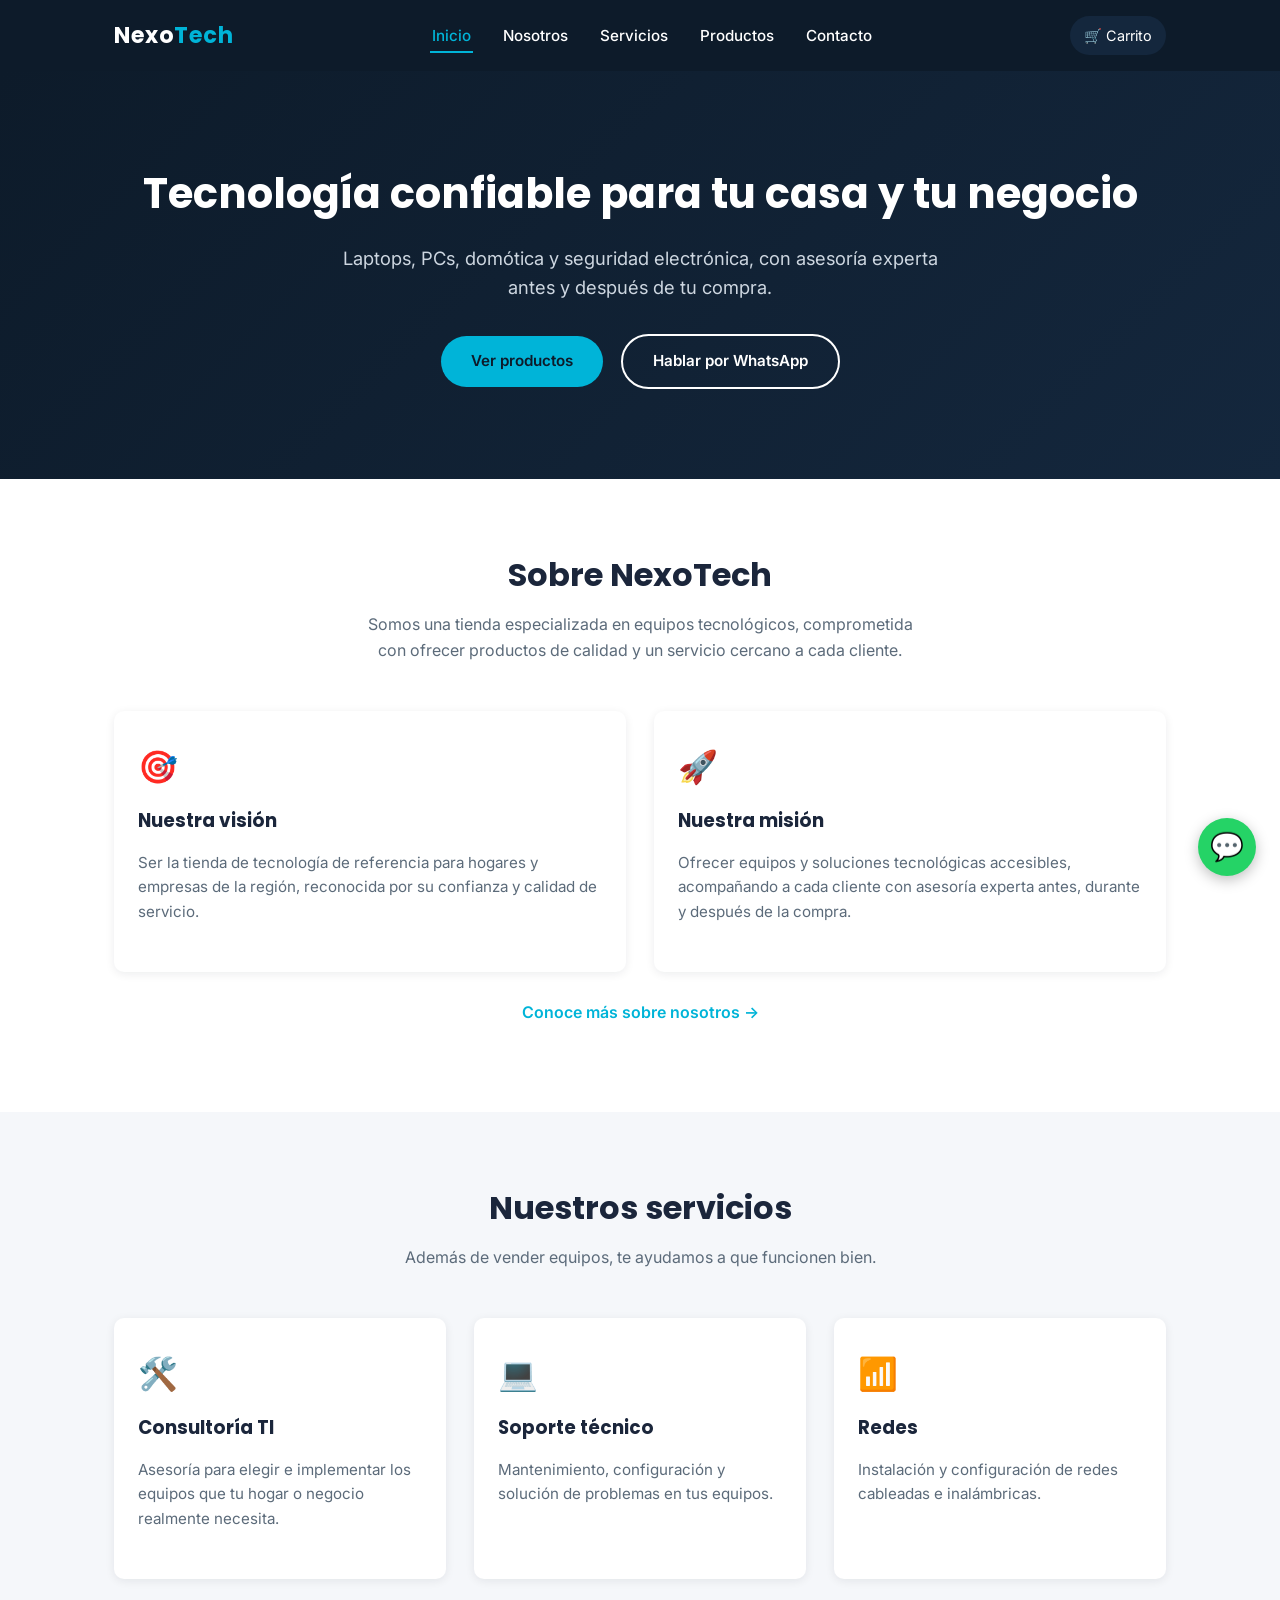
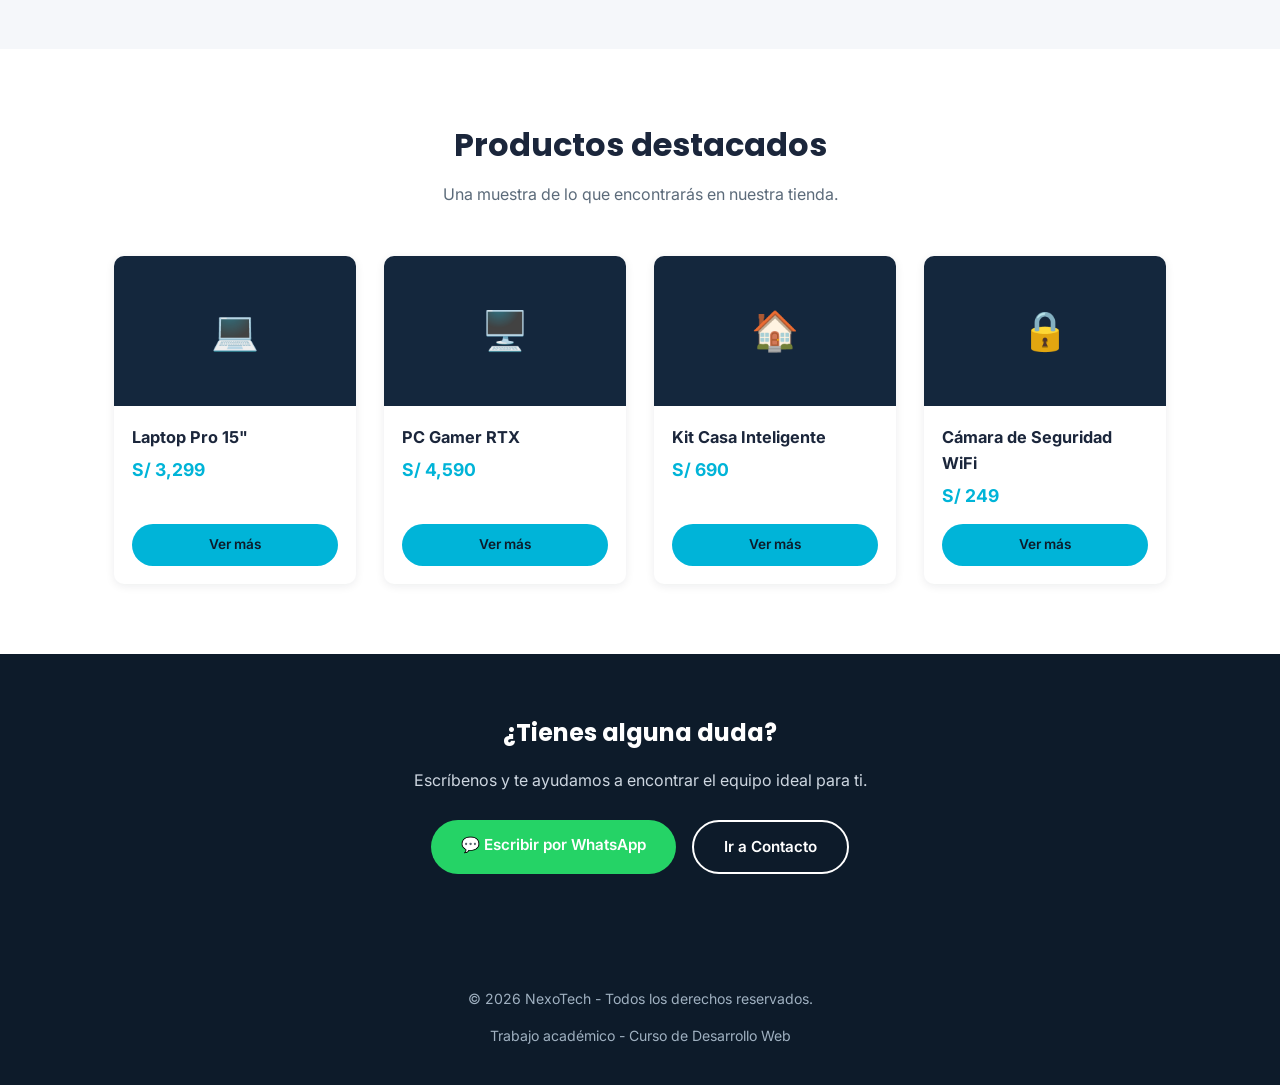
==== index.html @ bbd487b3 "telefono y nombre web actualizr datos telf y web" ====
<!DOCTYPE html>
<html lang="es">
<head>
  <meta charset="UTF-8" />
  <meta name="viewport" content="width=device-width, initial-scale=1.0" />
  <title>IQUEEN TECHNOLOGY | Inicio</title>
  <link rel="stylesheet" href="style.css" />
  <link rel="preconnect" href="https://fonts.googleapis.com">
  <link href="https://fonts.googleapis.com/css2?family=Inter:wght@400;500;600&family=Poppins:wght@600;700&display=swap" rel="stylesheet">
</head>
<body>

  <!-- ===== HEADER / NAVEGACIÓN ===== -->
  <header>
    <div class="navbar">
      <a href="index.html" class="logo">Nexo<span>Tech</span></a>

      <ul class="nav-links">
        <li><a href="index.html" class="activo">Inicio</a></li>
        <li><a href="nosotros.html">Nosotros</a></li>
        <li><a href="servicios.html">Servicios</a></li>
        <li><a href="productos.html">Productos</a></li>
        <li><a href="contacto.html">Contacto</a></li>
      </ul>

      <a href="carrito.html" class="nav-carrito">🛒 Carrito</a>
      <button class="menu-toggle">☰</button>
    </div>
  </header>

  <!-- ===== HERO ===== -->
  <section class="hero">
    <h1>Tecnología confiable para tu casa y tu negocio</h1>
    <p>Laptops, PCs, domótica y seguridad electrónica, con asesoría experta antes y después de tu compra.</p>
    <a href="productos.html" class="btn btn-primary">Ver productos</a>
    <a href="https://wa.me/51992687595" class="btn btn-outline" style="margin-left:14px;">Hablar por WhatsApp</a>
  </section>

  <!-- ===== NOSOTROS (resumen) ===== -->
  <section class="bg-white">
    <div class="container">
      <h2 class="section-title">Sobre NexoTech</h2>
      <p class="section-subtitle">
        Somos una tienda especializada en equipos tecnológicos, comprometida con ofrecer
        productos de calidad y un servicio cercano a cada cliente.
      </p>
      <div class="grid grid-2" style="align-items:center;">
        <div class="card">
          <div class="icono">🎯</div>
          <h3>Nuestra visión</h3>
          <p>Ser la tienda de tecnología de referencia para hogares y empresas de la región, reconocida por su confianza y calidad de servicio.</p>
        </div>
        <div class="card">
          <div class="icono">🚀</div>
          <h3>Nuestra misión</h3>
          <p>Ofrecer equipos y soluciones tecnológicas accesibles, acompañando a cada cliente con asesoría experta antes, durante y después de la compra.</p>
        </div>
      </div>
      <p style="text-align:center; margin-top:28px;">
        <a href="nosotros.html" class="enlace" style="color:var(--accent); font-weight:600;">Conoce más sobre nosotros →</a>
      </p>
    </div>
  </section>

  <!-- ===== SERVICIOS (resumen) ===== -->
  <section>
    <div class="container">
      <h2 class="section-title">Nuestros servicios</h2>
      <p class="section-subtitle">Además de vender equipos, te ayudamos a que funcionen bien.</p>
      <div class="grid grid-3">
        <div class="card">
          <div class="icono">🛠️</div>
          <h3>Consultoría TI</h3>
          <p>Asesoría para elegir e implementar los equipos que tu hogar o negocio realmente necesita.</p>
        </div>
        <div class="card">
          <div class="icono">💻</div>
          <h3>Soporte técnico</h3>
          <p>Mantenimiento, configuración y solución de problemas en tus equipos.</p>
        </div>
        <div class="card">
          <div class="icono">📶</div>
          <h3>Redes</h3>
          <p>Instalación y configuración de redes cableadas e inalámbricas.</p>
        </div>
      </div>
    </div>
  </section>

  <!-- ===== PRODUCTOS DESTACADOS ===== -->
  <section class="bg-white">
    <div class="container">
      <h2 class="section-title">Productos destacados</h2>
      <p class="section-subtitle">Una muestra de lo que encontrarás en nuestra tienda.</p>
      <div class="grid grid-4">
        <div class="producto">
          <div class="producto-img">💻</div>
          <div class="producto-info">
            <h4>Laptop Pro 15"</h4>
            <div class="precio">S/ 3,299</div>
            <a href="productos.html#laptops" class="btn btn-primary">Ver más</a>
          </div>
        </div>
        <div class="producto">
          <div class="producto-img">🖥️</div>
          <div class="producto-info">
            <h4>PC Gamer RTX</h4>
            <div class="precio">S/ 4,590</div>
            <a href="productos.html#pcs" class="btn btn-primary">Ver más</a>
          </div>
        </div>
        <div class="producto">
          <div class="producto-img">🏠</div>
          <div class="producto-info">
            <h4>Kit Casa Inteligente</h4>
            <div class="precio">S/ 690</div>
            <a href="productos.html#domotica" class="btn btn-primary">Ver más</a>
          </div>
        </div>
        <div class="producto">
          <div class="producto-img">🔒</div>
          <div class="producto-info">
            <h4>Cámara de Seguridad WiFi</h4>
            <div class="precio">S/ 249</div>
            <a href="productos.html#seguridad" class="btn btn-primary">Ver más</a>
          </div>
        </div>
      </div>
    </div>
  </section>

  <!-- ===== CTA CONTACTO ===== -->
  <section class="cta-contacto">
    <h2>¿Tienes alguna duda?</h2>
    <p>Escríbenos y te ayudamos a encontrar el equipo ideal para ti.</p>
    <div class="cta-botones">
      <a href="https://wa.me/51992687595" class="btn btn-whatsapp">💬 Escribir por WhatsApp</a>
      <a href="contacto.html" class="btn btn-outline">Ir a Contacto</a>
    </div>
  </section>

  <!-- ===== FOOTER ===== -->
  <footer>
    <p>© 2026 NexoTech - Todos los derechos reservados.</p>
    <p>Trabajo académico - Curso de Desarrollo Web</p>
  </footer>

  <!-- Botón flotante de WhatsApp, visible en todo momento -->
  <a href="https://wa.me/51992687595" class="whatsapp-flotante" title="Escríbenos por WhatsApp">💬</a>

  <script src="script.js"></script>
</body>
</html>
---- style.css ----
/* =========================================================
   NEXOTECH - Hoja de estilos general
   Tienda de equipos tecnológicos
   ========================================================= */

/* ---- Variables de color y tipografía ---- */
:root {
  --dark: #0d1b2a;      /* azul muy oscuro - header/footer */
  --dark-2: #14273d;    /* azul oscuro secundario */
  --accent: #00b4d8;    /* celeste tecnológico - color principal */
  --accent-2: #ffb703;  /* ámbar - botones de acción (comprar/whatsapp) */
  --bg: #f5f7fa;        /* fondo general de las páginas */
  --text: #1b263b;      /* texto principal */
  --muted: #5c6b7a;     /* texto secundario */
  --white: #ffffff;
  --radius: 10px;
}

* {
  box-sizing: border-box;
}

body {
  margin: 0;
  font-family: 'Inter', Arial, sans-serif;
  background-color: var(--bg);
  color: var(--text);
  line-height: 1.6;
}

h1, h2, h3 {
  font-family: 'Poppins', Arial, sans-serif;
  margin-top: 0;
}

a {
  text-decoration: none;
  color: inherit;
}

img {
  max-width: 100%;
  display: block;
}

.container {
  max-width: 1100px;
  margin: 0 auto;
  padding: 0 24px;
}

/* =========================================================
   HEADER / NAVEGACIÓN
   ========================================================= */
header {
  background-color: var(--dark);
  position: sticky;
  top: 0;
  z-index: 100;
}

.navbar {
  display: flex;
  align-items: center;
  justify-content: space-between;
  padding: 16px 24px;
  max-width: 1100px;
  margin: 0 auto;
}

.logo {
  color: var(--white);
  font-family: 'Poppins', Arial, sans-serif;
  font-size: 1.4rem;
  font-weight: 700;
  letter-spacing: 0.5px;
}

.logo span {
  color: var(--accent);
}

.nav-links {
  list-style: none;
  display: flex;
  gap: 28px;
  margin: 0;
  padding: 0;
}

.nav-links a {
  color: var(--white);
  font-weight: 500;
  font-size: 0.95rem;
  padding: 6px 2px;
  border-bottom: 2px solid transparent;
  transition: border-color 0.2s ease, color 0.2s ease;
}

.nav-links a:hover,
.nav-links a.activo {
  border-bottom: 2px solid var(--accent);
  color: var(--accent);
}

.nav-carrito {
  display: flex;
  align-items: center;
  gap: 6px;
  background-color: var(--dark-2);
  padding: 8px 14px;
  border-radius: 20px;
  color: var(--white) !important;
  font-size: 0.9rem;
}

.menu-toggle {
  display: none;
  background: none;
  border: none;
  color: var(--white);
  font-size: 1.6rem;
  cursor: pointer;
}

/* =========================================================
   HERO (Página de inicio)
   ========================================================= */
.hero {
  background: linear-gradient(135deg, var(--dark) 0%, var(--dark-2) 100%);
  color: var(--white);
  padding: 90px 24px;
  text-align: center;
}

.hero h1 {
  font-size: 2.6rem;
  margin-bottom: 16px;
}

.hero p {
  font-size: 1.15rem;
  color: #cdd6e0;
  max-width: 600px;
  margin: 0 auto 32px;
}

/* =========================================================
   BOTONES
   ========================================================= */
.btn {
  display: inline-block;
  padding: 13px 30px;
  border-radius: 30px;
  font-weight: 600;
  font-size: 0.95rem;
  cursor: pointer;
  border: none;
  transition: transform 0.15s ease, box-shadow 0.15s ease;
}

.btn:hover {
  transform: translateY(-2px);
}

.btn-primary {
  background-color: var(--accent);
  color: var(--dark);
}

.btn-whatsapp {
  background-color: #25d366;
  color: var(--white);
}

.btn-outline {
  background-color: transparent;
  color: var(--white);
  border: 2px solid var(--white);
}

/* =========================================================
   SECCIONES GENERALES
   ========================================================= */
section {
  padding: 70px 24px;
}

.section-title {
  text-align: center;
  margin-bottom: 12px;
  font-size: 2rem;
}

.section-subtitle {
  text-align: center;
  color: var(--muted);
  max-width: 560px;
  margin: 0 auto 48px;
}

.bg-white {
  background-color: var(--white);
}

/* ---- Tarjetas genéricas (servicios / productos / valores) ---- */
.grid {
  display: grid;
  gap: 28px;
}

.grid-2 { grid-template-columns: repeat(2, 1fr); }
.grid-3 { grid-template-columns: repeat(3, 1fr); }
.grid-4 { grid-template-columns: repeat(4, 1fr); }

.card {
  background-color: var(--white);
  border-radius: var(--radius);
  padding: 30px 24px;
  box-shadow: 0 2px 10px rgba(13, 27, 42, 0.08);
  text-align: left;
}

.card .icono {
  font-size: 2rem;
  margin-bottom: 14px;
}

.card h3 {
  font-size: 1.15rem;
  margin-bottom: 10px;
}

.card p {
  color: var(--muted);
  font-size: 0.95rem;
  margin-bottom: 18px;
}

.card a.enlace {
  color: var(--accent);
  font-weight: 600;
  font-size: 0.9rem;
}

/* ---- Tarjetas de producto ---- */
.producto {
  background-color: var(--white);
  border-radius: var(--radius);
  overflow: hidden;
  box-shadow: 0 2px 10px rgba(13, 27, 42, 0.08);
  display: flex;
  flex-direction: column;
}

.producto-img {
  height: 150px;
  background-color: var(--dark-2);
  color: var(--white);
  display: flex;
  align-items: center;
  justify-content: center;
  font-size: 2.4rem;
}

.producto-info {
  padding: 18px;
  flex-grow: 1;
  display: flex;
  flex-direction: column;
}

.producto-info h4 {
  margin: 0 0 6px;
  font-size: 1.02rem;
}

.producto-info .precio {
  color: var(--accent);
  font-weight: 700;
  font-size: 1.1rem;
  margin-bottom: 14px;
}

.producto-info .btn {
  margin-top: auto;
  text-align: center;
  font-size: 0.85rem;
  padding: 10px 16px;
}

.categoria-titulo {
  display: flex;
  align-items: center;
  gap: 12px;
  margin: 60px 0 26px;
}

.categoria-titulo:first-of-type {
  margin-top: 0;
}

.categoria-titulo h3 {
  font-size: 1.4rem;
  white-space: nowrap;
}

.categoria-titulo hr {
  flex-grow: 1;
  border: none;
  border-top: 1px solid #dde3ea;
}

/* =========================================================
   CTA de contacto (reutilizable en varias páginas)
   ========================================================= */
.cta-contacto {
  background-color: var(--dark);
  color: var(--white);
  text-align: center;
  padding: 60px 24px;
}

.cta-contacto h2 {
  margin-bottom: 10px;
}

.cta-contacto p {
  color: #cdd6e0;
  margin-bottom: 26px;
}

.cta-botones {
  display: flex;
  gap: 16px;
  justify-content: center;
  flex-wrap: wrap;
}

/* =========================================================
   NOSOTROS - Visión y Misión
   ========================================================= */
.vision-mision {
  display: grid;
  grid-template-columns: repeat(2, 1fr);
  gap: 28px;
  margin-top: 40px;
}

.vm-card {
  background-color: var(--white);
  border-top: 4px solid var(--accent);
  border-radius: var(--radius);
  padding: 34px 28px;
  box-shadow: 0 2px 10px rgba(13, 27, 42, 0.08);
}

/* =========================================================
   FORMULARIO DE CONTACTO
   ========================================================= */
.contacto-grid {
  display: grid;
  grid-template-columns: 1.1fr 0.9fr;
  gap: 40px;
  align-items: start;
}

form .campo {
  margin-bottom: 18px;
}

form label {
  display: block;
  font-weight: 600;
  margin-bottom: 6px;
  font-size: 0.9rem;
}

form input,
form textarea {
  width: 100%;
  padding: 12px 14px;
  border: 1px solid #d7dde3;
  border-radius: 8px;
  font-family: inherit;
  font-size: 0.95rem;
}

form textarea {
  resize: vertical;
  min-height: 110px;
}

.info-contacto .item {
  display: flex;
  gap: 14px;
  align-items: flex-start;
  margin-bottom: 22px;
}

.info-contacto .icono {
  font-size: 1.3rem;
  background-color: var(--white);
  padding: 10px;
  border-radius: 8px;
  box-shadow: 0 2px 8px rgba(13,27,42,0.08);
}

.mapa iframe {
  width: 100%;
  height: 220px;
  border: 0;
  border-radius: var(--radius);
}

.redes {
  display: flex;
  gap: 14px;
  margin-top: 10px;
}

.redes a {
  background-color: var(--dark);
  color: var(--white);
  width: 40px;
  height: 40px;
  border-radius: 50%;
  display: flex;
  align-items: center;
  justify-content: center;
}

/* =========================================================
   CARRITO DE COMPRAS
   ========================================================= */
.carrito-tabla {
  width: 100%;
  border-collapse: collapse;
  background-color: var(--white);
  border-radius: var(--radius);
  overflow: hidden;
  box-shadow: 0 2px 10px rgba(13, 27, 42, 0.08);
}

.carrito-tabla th,
.carrito-tabla td {
  padding: 16px;
  text-align: left;
  border-bottom: 1px solid #eef1f4;
  font-size: 0.95rem;
}

.carrito-tabla th {
  background-color: var(--dark);
  color: var(--white);
  font-family: 'Poppins', Arial, sans-serif;
  font-weight: 600;
}

.carrito-total {
  display: flex;
  justify-content: flex-end;
  gap: 30px;
  margin-top: 22px;
  font-size: 1.1rem;
  align-items: center;
}

.carrito-total strong {
  color: var(--accent);
  font-size: 1.4rem;
}

.carrito-pasos {
  margin-top: 50px;
  display: grid;
  grid-template-columns: repeat(3, 1fr);
  gap: 24px;
}

.paso {
  text-align: center;
}

.paso .num {
  width: 42px;
  height: 42px;
  background-color: var(--accent);
  color: var(--dark);
  border-radius: 50%;
  display: flex;
  align-items: center;
  justify-content: center;
  font-weight: 700;
  margin: 0 auto 12px;
}

/* =========================================================
   BOTÓN FLOTANTE DE WHATSAPP (visible en todas las páginas)
   ========================================================= */
.whatsapp-flotante {
  position: fixed;
  bottom: 24px;
  right: 24px;
  background-color: #25d366;
  color: var(--white);
  width: 58px;
  height: 58px;
  border-radius: 50%;
  display: flex;
  align-items: center;
  justify-content: center;
  font-size: 1.7rem;
  box-shadow: 0 4px 14px rgba(0,0,0,0.25);
  z-index: 200;
}

/* =========================================================
   FOOTER
   ========================================================= */
footer {
  background-color: var(--dark);
  color: #9fb0c0;
  padding: 40px 24px 24px;
  text-align: center;
  font-size: 0.88rem;
}

footer a {
  color: var(--accent);
}

/* =========================================================
   RESPONSIVE
   ========================================================= */
@media (max-width: 860px) {
  .grid-4 { grid-template-columns: repeat(2, 1fr); }
  .grid-3 { grid-template-columns: repeat(2, 1fr); }
  .grid-2, .vision-mision, .contacto-grid, .carrito-pasos {
    grid-template-columns: 1fr;
  }
}

@media (max-width: 640px) {
  .grid-4, .grid-3 { grid-template-columns: 1fr 1fr; }

  .menu-toggle {
    display: block;
  }

  .nav-links {
    position: absolute;
    top: 100%;
    left: 0;
    right: 0;
    background-color: var(--dark-2);
    flex-direction: column;
    padding: 16px 24px;
    gap: 14px;
    display: none;
  }

  .nav-links.abierto {
    display: flex;
  }

  .hero h1 {
    font-size: 2rem;
  }
}
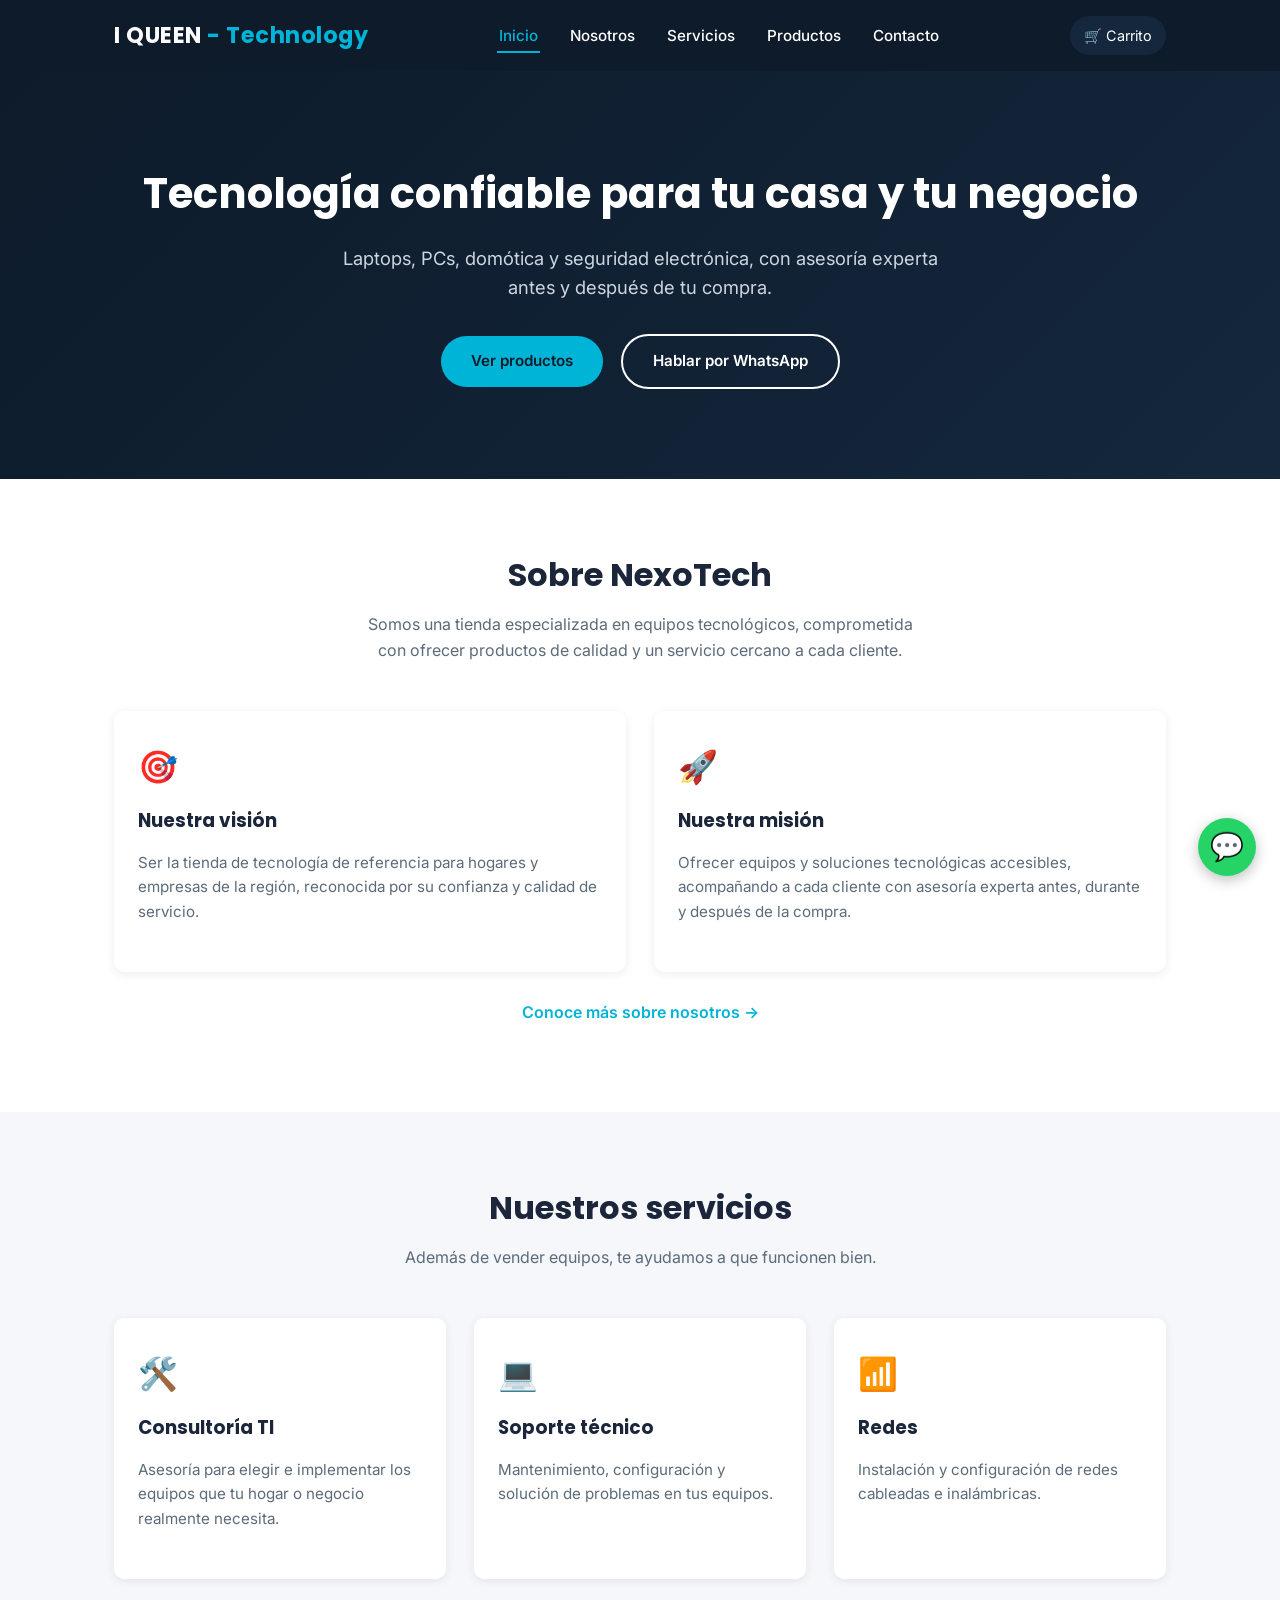
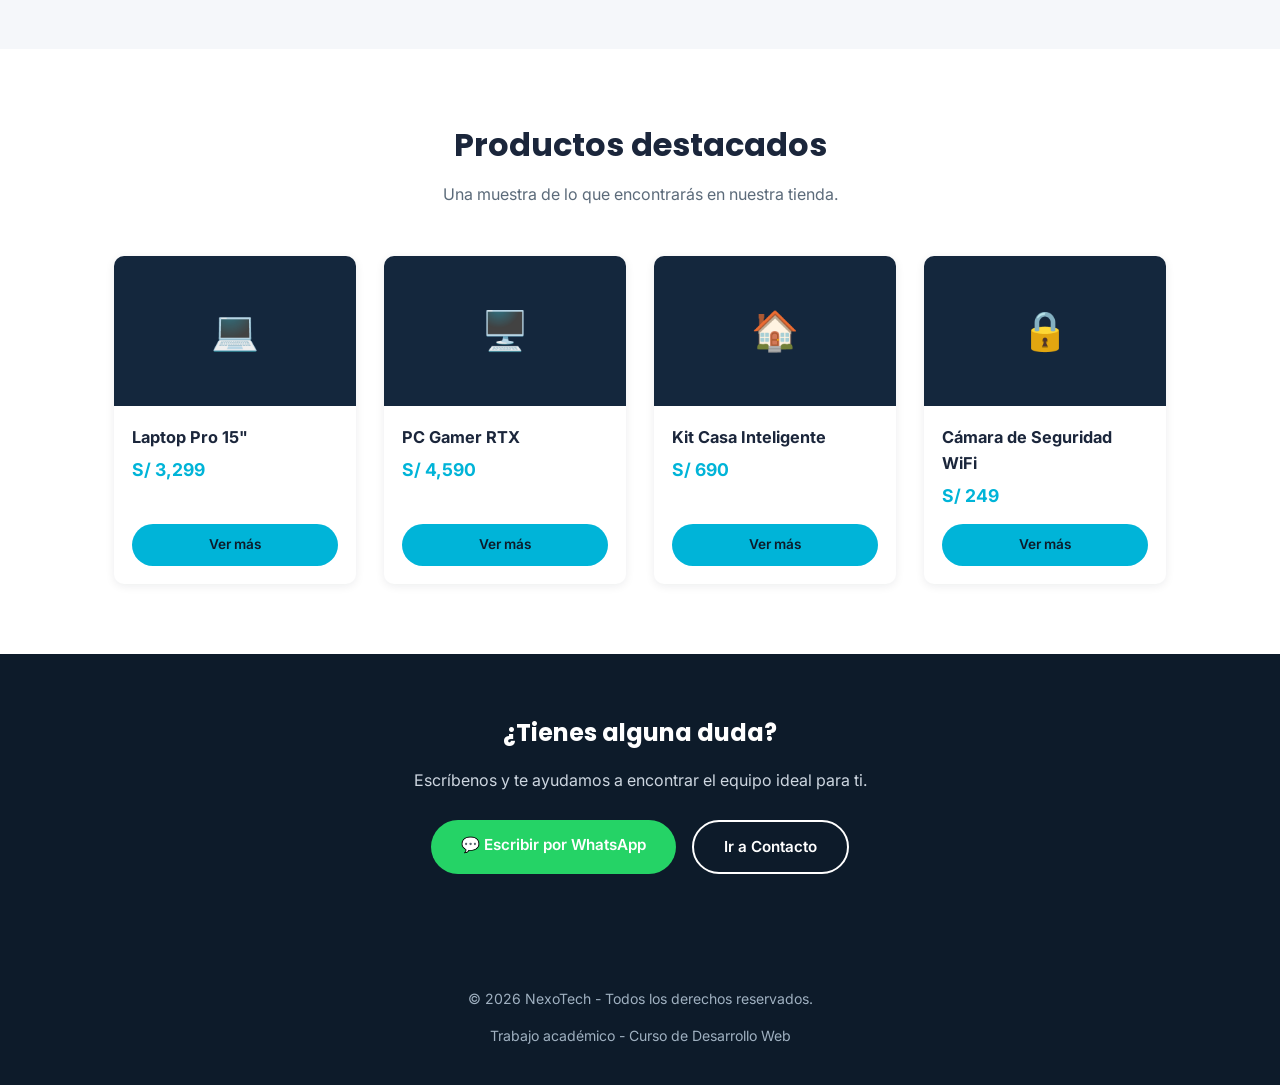
==== commit 8dc0b944: "actualizar inicio actualiza" ====
--- a/index.html
+++ b/index.html
@@ -13,7 +13,7 @@
   <!-- ===== HEADER / NAVEGACIÓN ===== -->
   <header>
     <div class="navbar">
-      <a href="index.html" class="logo">Nexo<span>Tech</span></a>
+      <a href="index.html" class="logo">I QUEEN<span> - Technology</span></a>
 
       <ul class="nav-links">
         <li><a href="index.html" class="activo">Inicio</a></li>
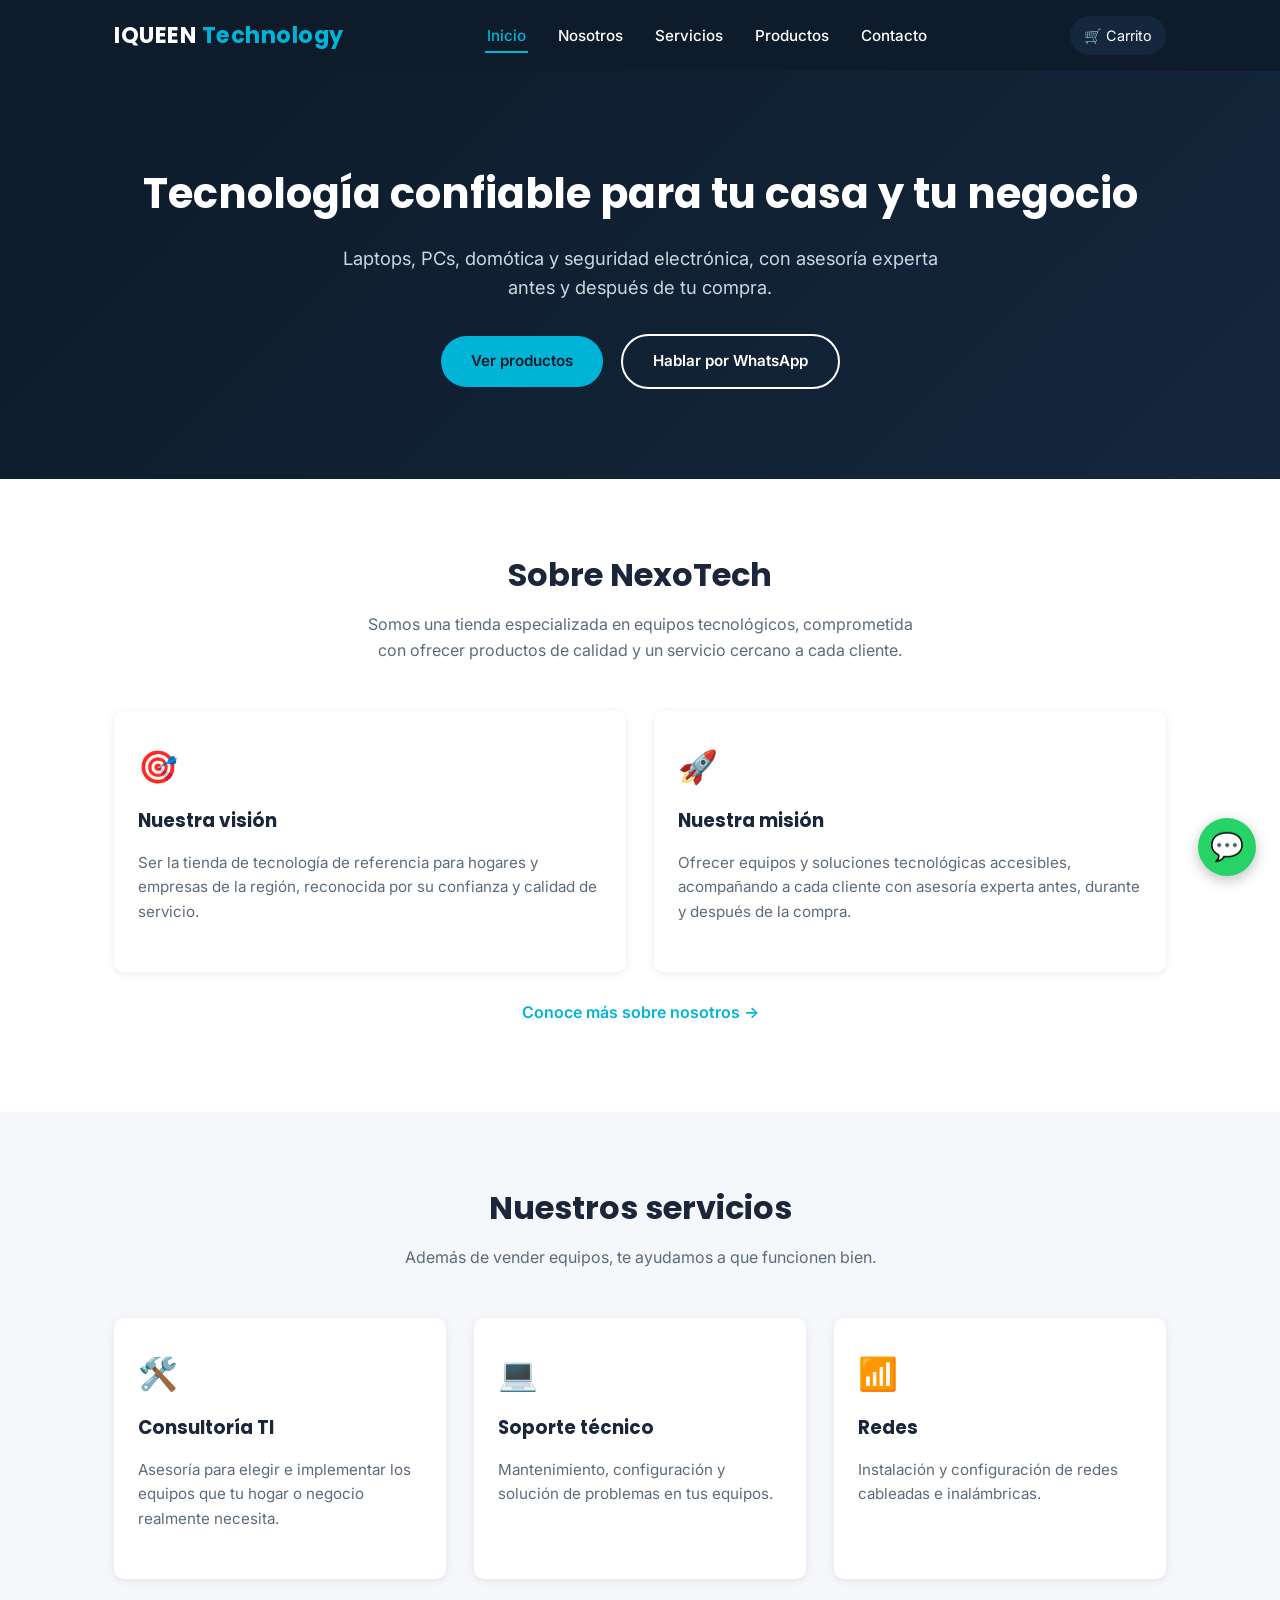
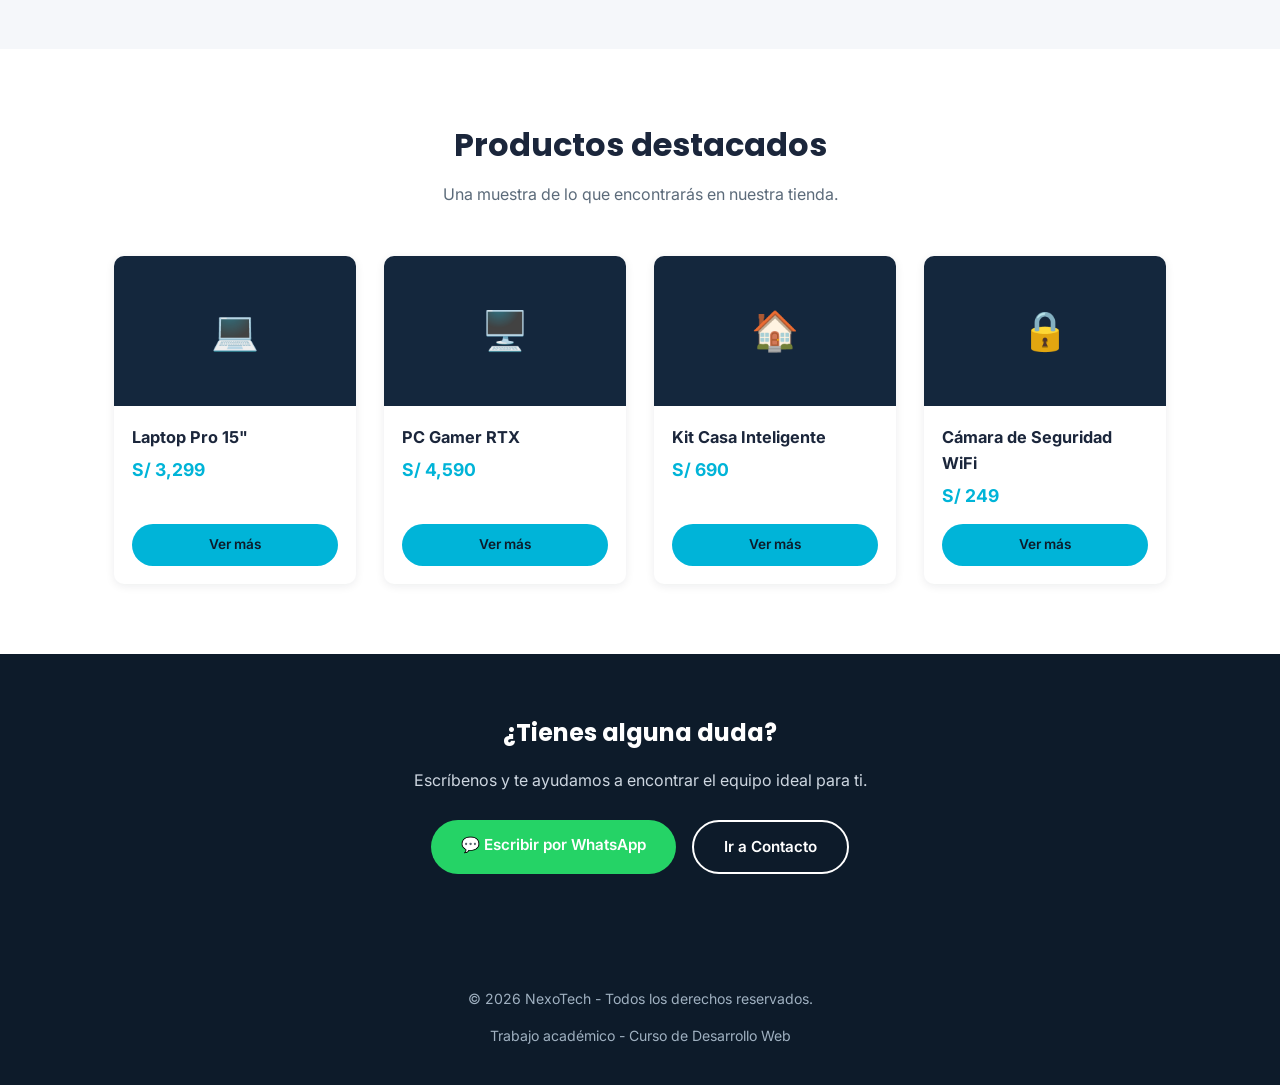
==== commit 47fe27e2: "nombrepag sss" ====
--- a/index.html
+++ b/index.html
@@ -3,7 +3,7 @@
 <head>
   <meta charset="UTF-8" />
   <meta name="viewport" content="width=device-width, initial-scale=1.0" />
-  <title>IQUEEN TECHNOLOGY | Inicio</title>
+  <title>IQUEEN | Inicio</title>
   <link rel="stylesheet" href="style.css" />
   <link rel="preconnect" href="https://fonts.googleapis.com">
   <link href="https://fonts.googleapis.com/css2?family=Inter:wght@400;500;600&family=Poppins:wght@600;700&display=swap" rel="stylesheet">
@@ -13,7 +13,7 @@
   <!-- ===== HEADER / NAVEGACIÓN ===== -->
   <header>
     <div class="navbar">
-      <a href="index.html" class="logo">I QUEEN<span> - Technology</span></a>
+      <a href="index.html" class="logo">IQUEEN<span> Technology</span></a>
 
       <ul class="nav-links">
         <li><a href="index.html" class="activo">Inicio</a></li>
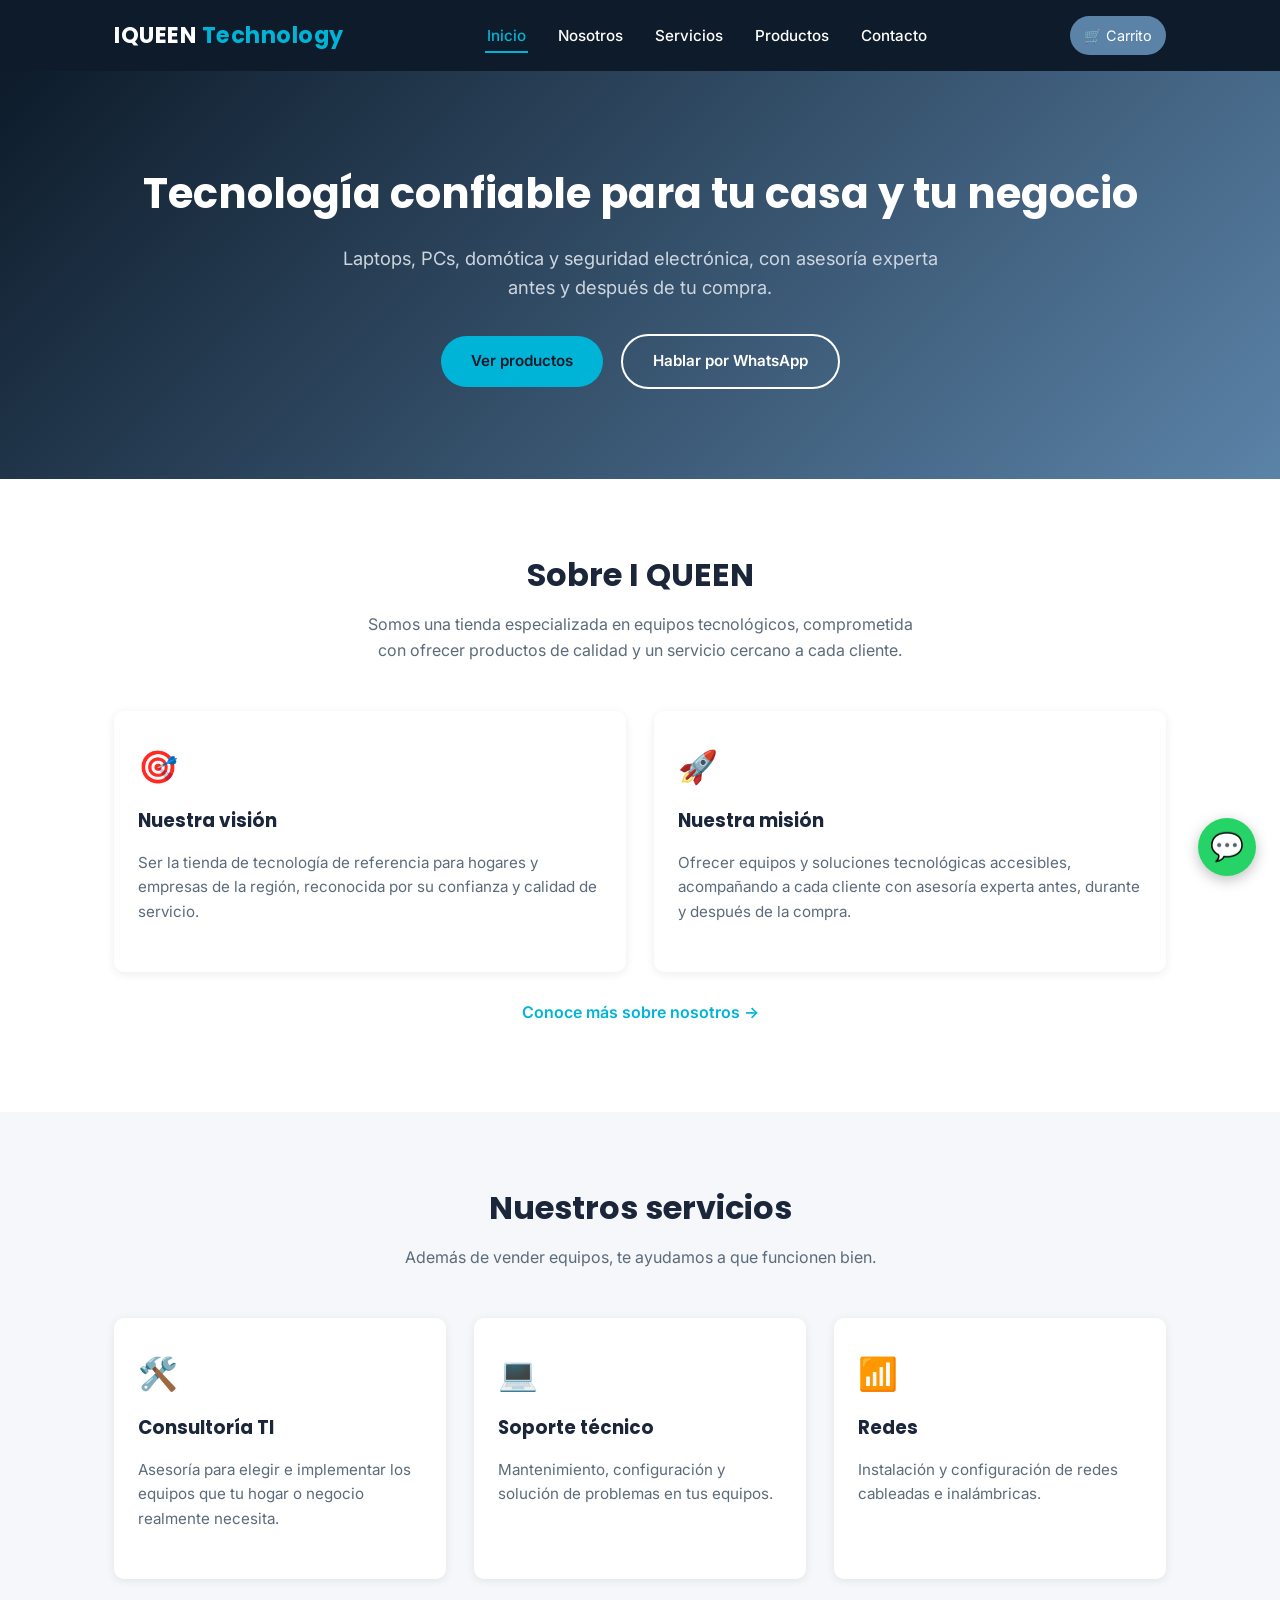
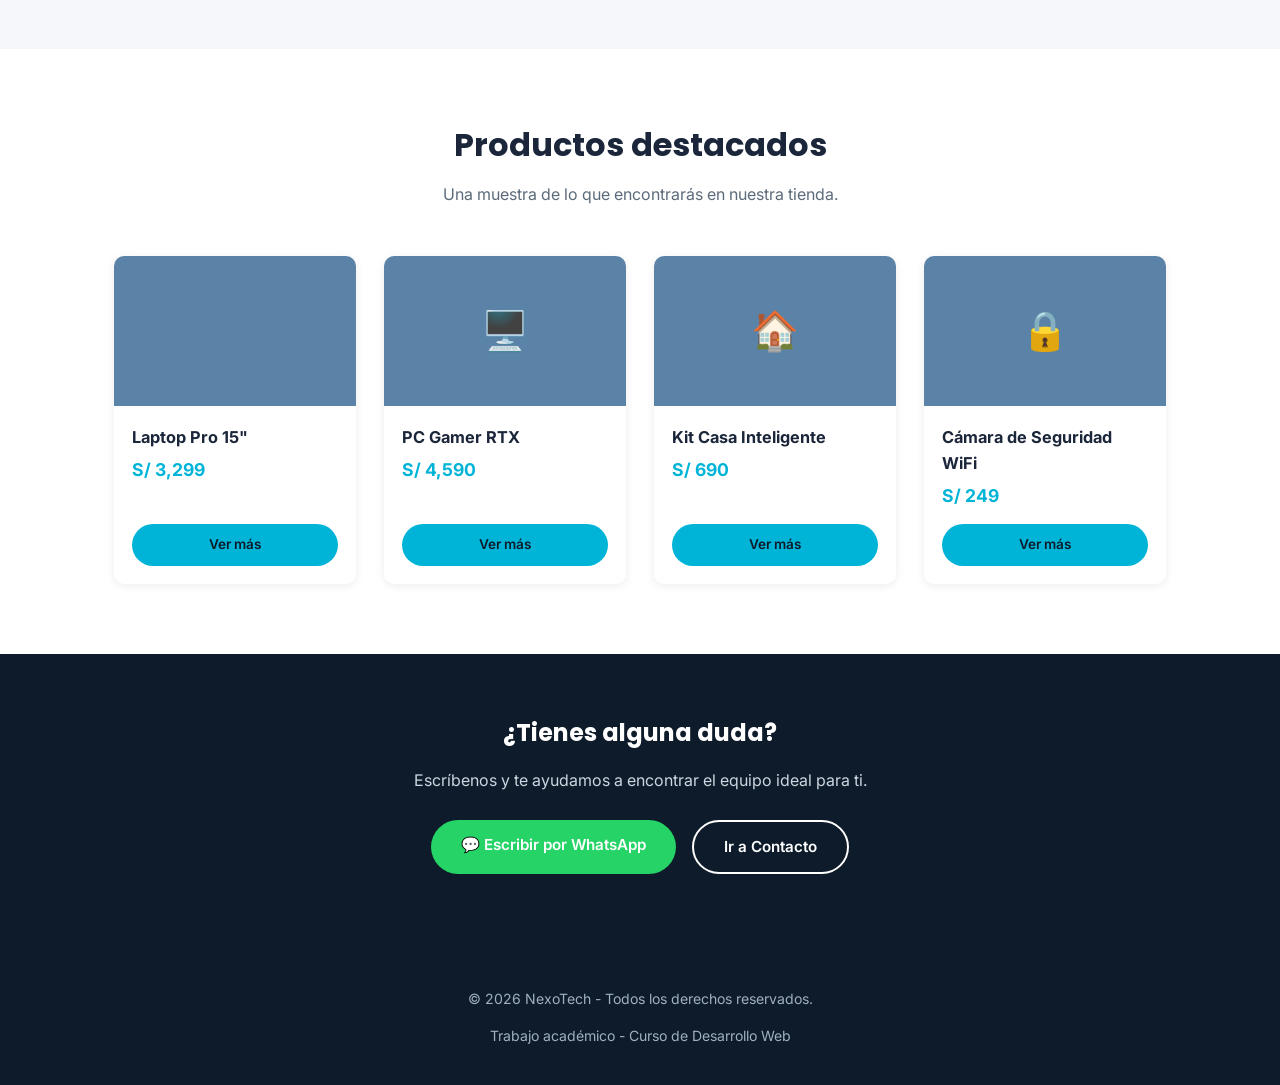
==== commit 1b398169: "NOMBRE INDEX 42 97" ====
--- a/index.html
+++ b/index.html
@@ -39,7 +39,7 @@
   <!-- ===== NOSOTROS (resumen) ===== -->
   <section class="bg-white">
     <div class="container">
-      <h2 class="section-title">Sobre NexoTech</h2>
+      <h2 class="section-title">Sobre I QUEEN</h2>
       <p class="section-subtitle">
         Somos una tienda especializada en equipos tecnológicos, comprometida con ofrecer
         productos de calidad y un servicio cercano a cada cliente.
@@ -94,7 +94,7 @@
       <p class="section-subtitle">Una muestra de lo que encontrarás en nuestra tienda.</p>
       <div class="grid grid-4">
         <div class="producto">
-          <div class="producto-img">💻</div>
+          <div class="producto-img"></div>
           <div class="producto-info">
             <h4>Laptop Pro 15"</h4>
             <div class="precio">S/ 3,299</div>
--- a/style.css
+++ b/style.css
@@ -6,7 +6,7 @@
 /* ---- Variables de color y tipografía ---- */
 :root {
   --dark: #0d1b2a;      /* azul muy oscuro - header/footer */
-  --dark-2: #14273d;    /* azul oscuro secundario */
+  --dark-2: #5B83A8;    /* azul oscuro secundario 14273d */
   --accent: #00b4d8;    /* celeste tecnológico - color principal */
   --accent-2: #ffb703;  /* ámbar - botones de acción (comprar/whatsapp) */
   --bg: #f5f7fa;        /* fondo general de las páginas */
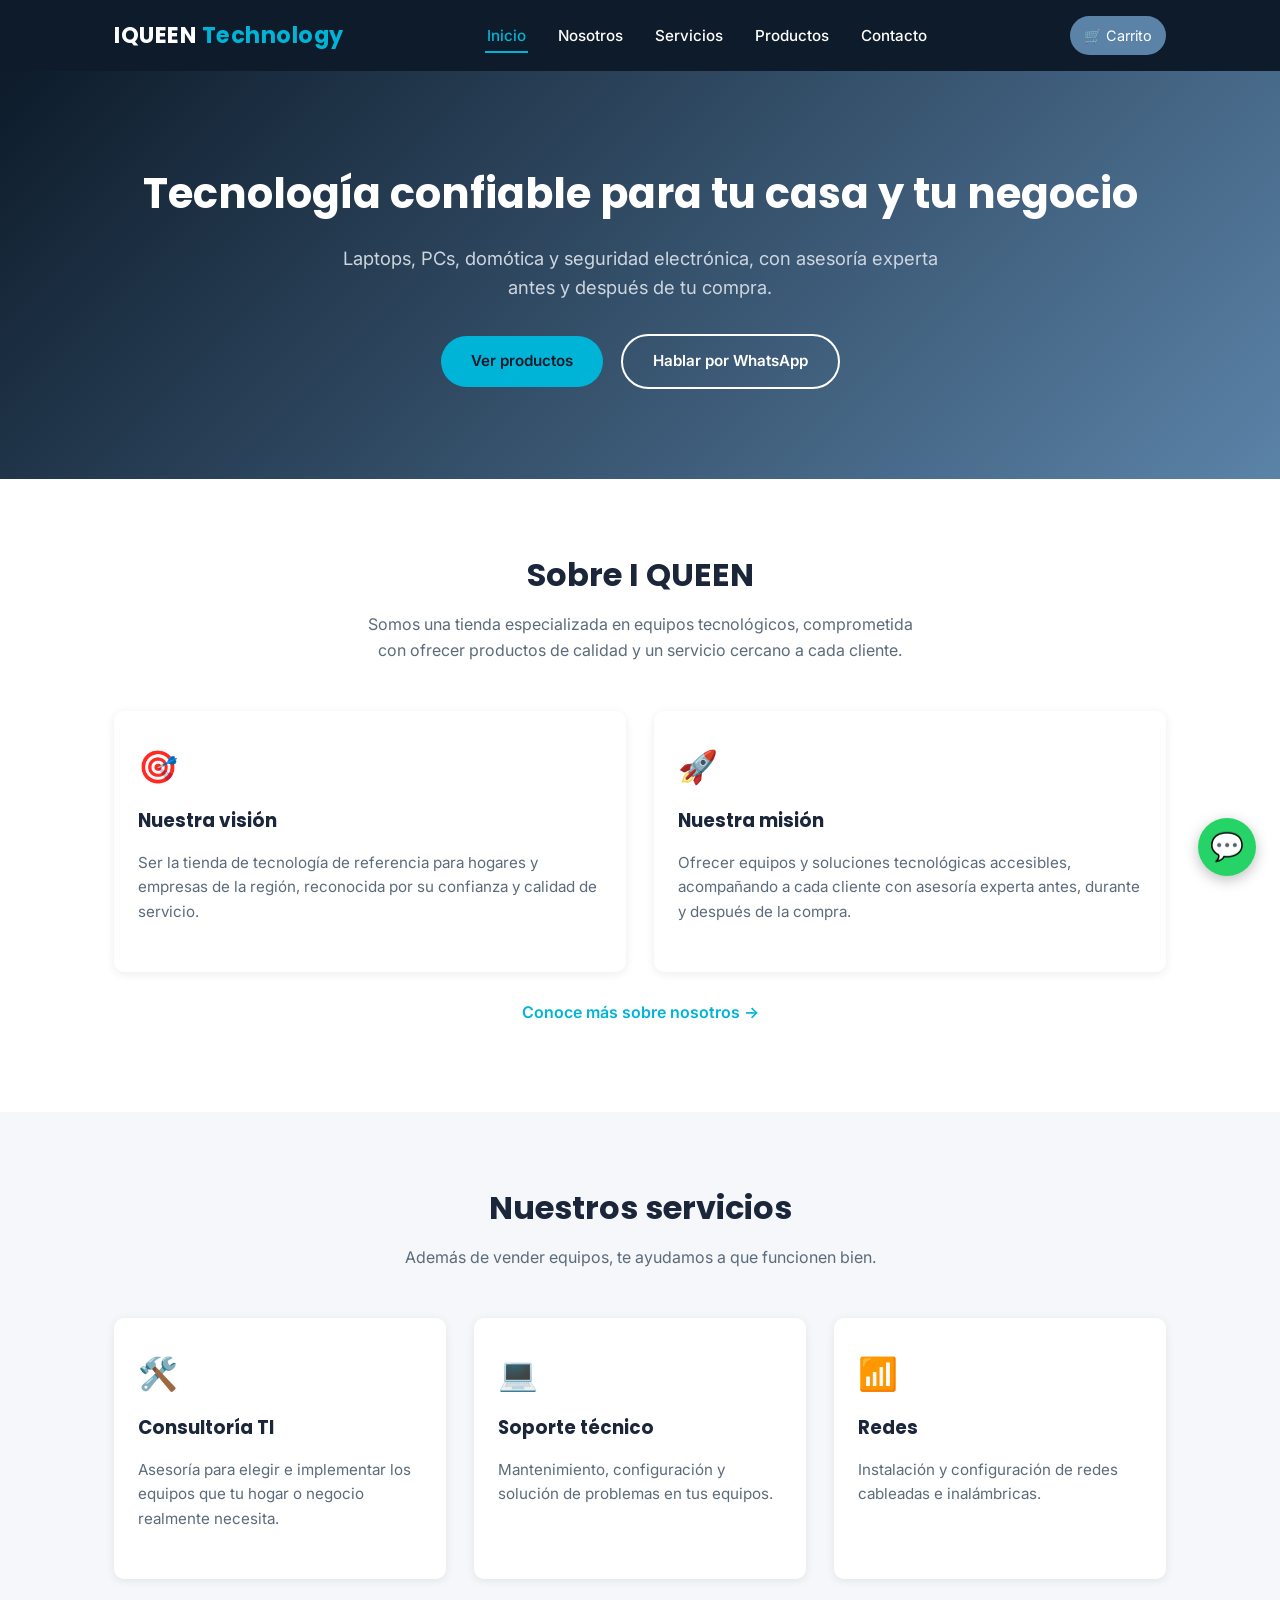
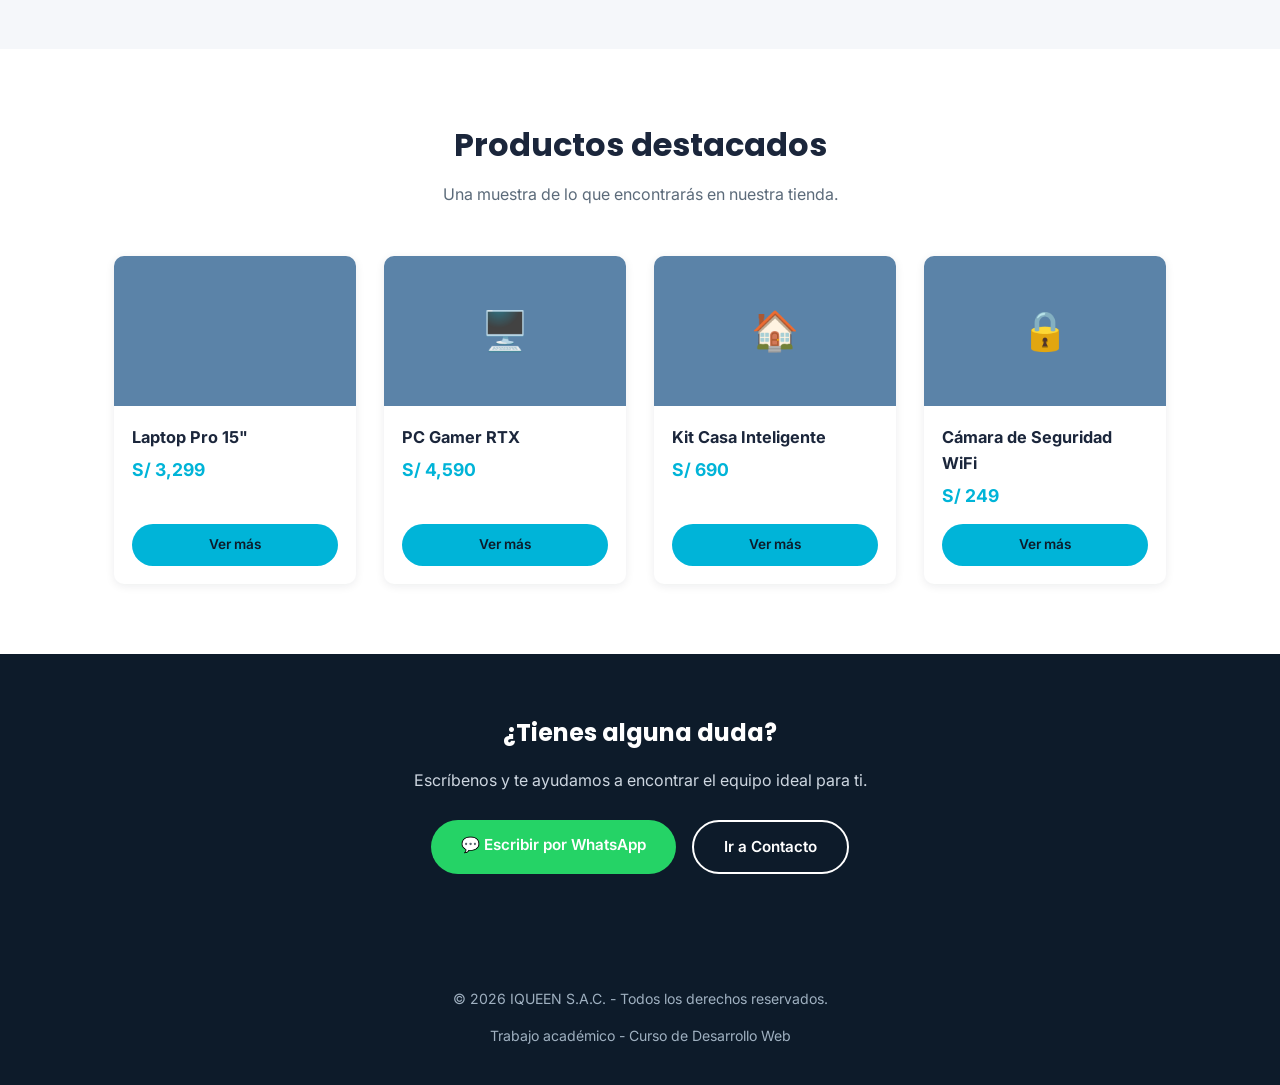
==== commit 376aeaaa: "I QUEEN Y NUMEROS ACTUALIZACION DE DATOS" ====
--- a/index.html
+++ b/index.html
@@ -9,12 +9,10 @@
   <link href="https://fonts.googleapis.com/css2?family=Inter:wght@400;500;600&family=Poppins:wght@600;700&display=swap" rel="stylesheet">
 </head>
 <body>
-
   <!-- ===== HEADER / NAVEGACIÓN ===== -->
   <header>
     <div class="navbar">
       <a href="index.html" class="logo">IQUEEN<span> Technology</span></a>
-
       <ul class="nav-links">
         <li><a href="index.html" class="activo">Inicio</a></li>
         <li><a href="nosotros.html">Nosotros</a></li>
@@ -22,12 +20,10 @@
         <li><a href="productos.html">Productos</a></li>
         <li><a href="contacto.html">Contacto</a></li>
       </ul>
-
       <a href="carrito.html" class="nav-carrito">🛒 Carrito</a>
       <button class="menu-toggle">☰</button>
     </div>
   </header>
-
   <!-- ===== HERO ===== -->
   <section class="hero">
     <h1>Tecnología confiable para tu casa y tu negocio</h1>
@@ -35,7 +31,6 @@
     <a href="productos.html" class="btn btn-primary">Ver productos</a>
     <a href="https://wa.me/51992687595" class="btn btn-outline" style="margin-left:14px;">Hablar por WhatsApp</a>
   </section>
-
   <!-- ===== NOSOTROS (resumen) ===== -->
   <section class="bg-white">
     <div class="container">
@@ -61,7 +56,6 @@
       </p>
     </div>
   </section>
-
   <!-- ===== SERVICIOS (resumen) ===== -->
   <section>
     <div class="container">
@@ -86,7 +80,6 @@
       </div>
     </div>
   </section>
-
   <!-- ===== PRODUCTOS DESTACADOS ===== -->
   <section class="bg-white">
     <div class="container">
@@ -128,7 +121,6 @@
       </div>
     </div>
   </section>
-
   <!-- ===== CTA CONTACTO ===== -->
   <section class="cta-contacto">
     <h2>¿Tienes alguna duda?</h2>
@@ -138,16 +130,13 @@
       <a href="contacto.html" class="btn btn-outline">Ir a Contacto</a>
     </div>
   </section>
-
   <!-- ===== FOOTER ===== -->
   <footer>
-    <p>© 2026 NexoTech - Todos los derechos reservados.</p>
+    <p>© 2026 IQUEEN S.A.C. - Todos los derechos reservados.</p>
     <p>Trabajo académico - Curso de Desarrollo Web</p>
   </footer>
-
   <!-- Botón flotante de WhatsApp, visible en todo momento -->
   <a href="https://wa.me/51992687595" class="whatsapp-flotante" title="Escríbenos por WhatsApp">💬</a>
-
   <script src="script.js"></script>
 </body>
 </html>
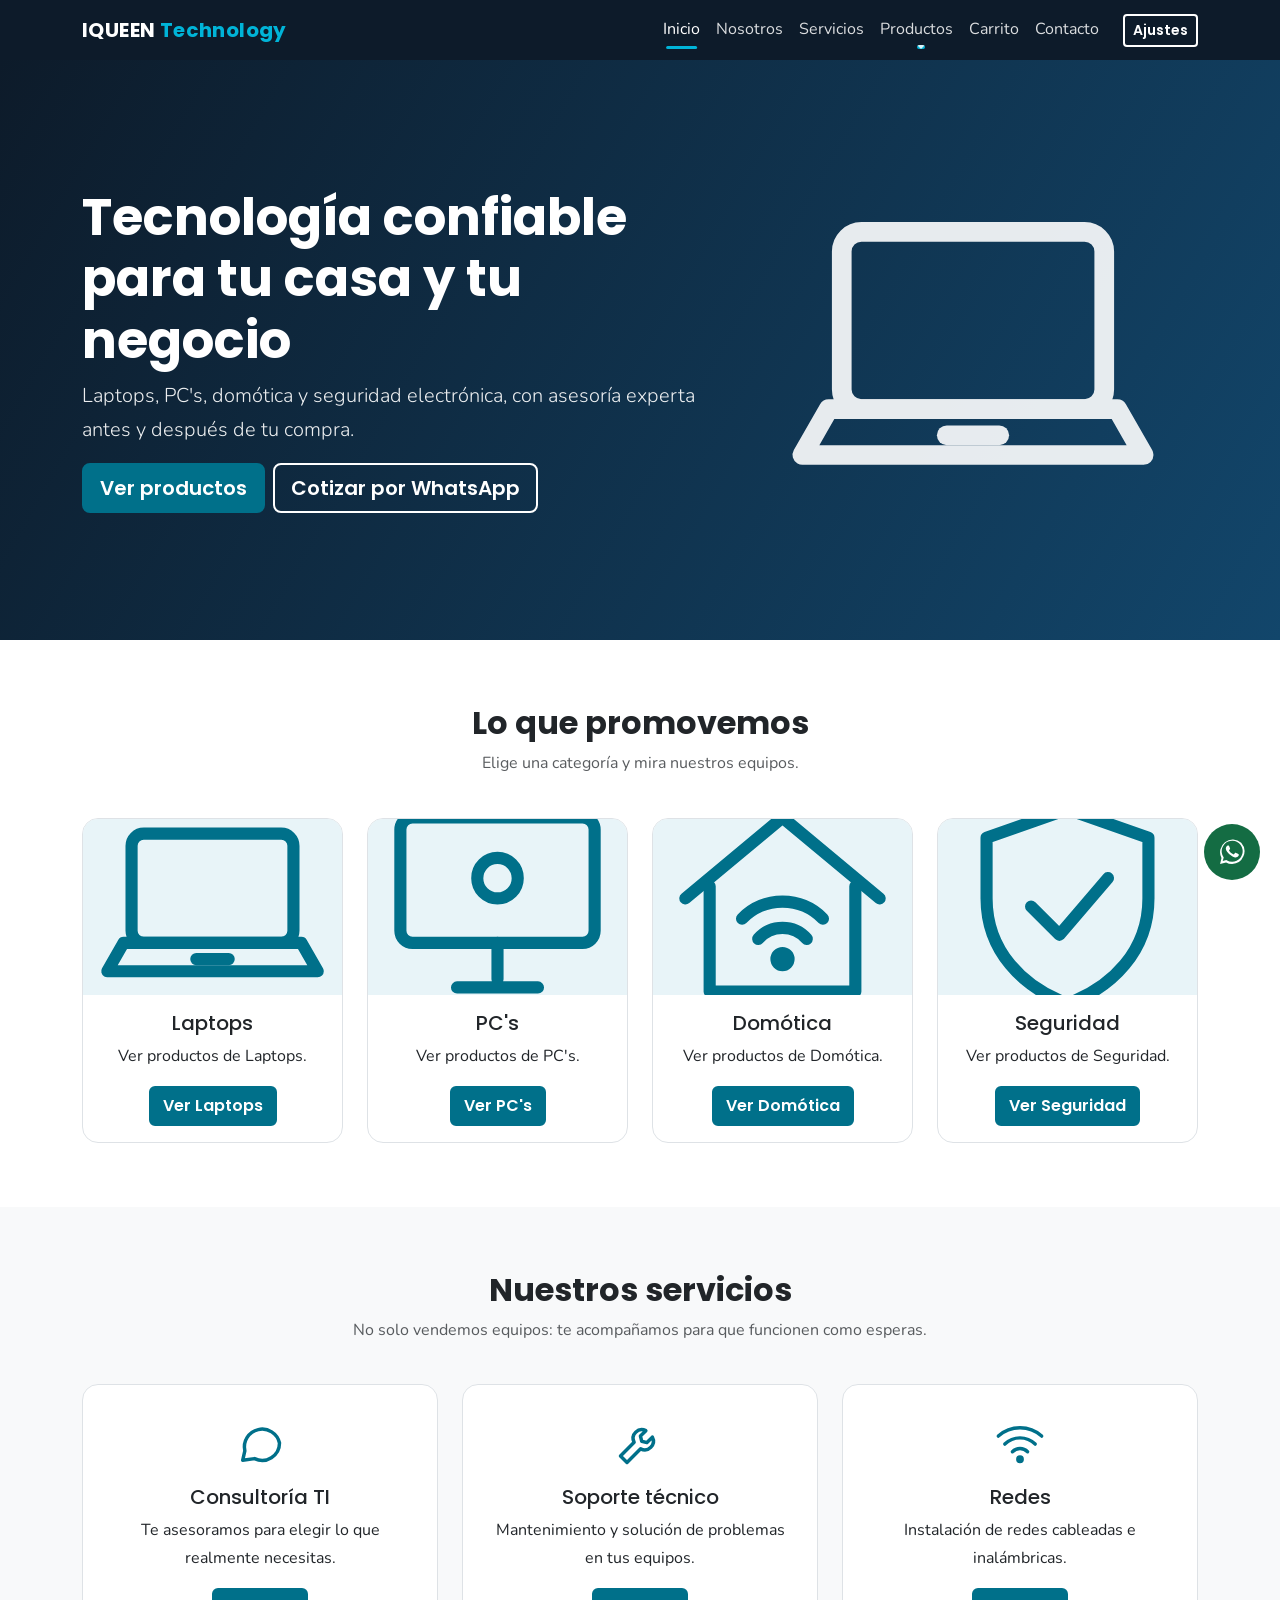
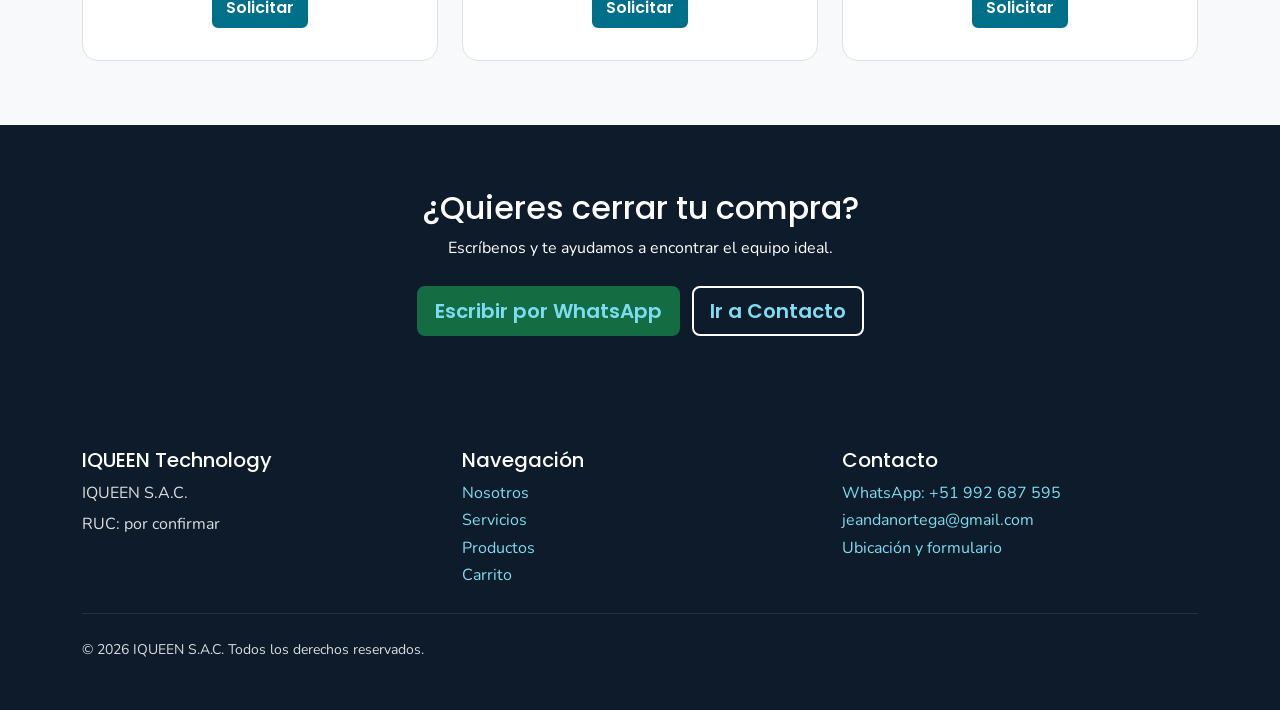
==== commit b77389a1: "ultimo cambio sd" ====
--- a/index.html
+++ b/index.html
@@ -1,142 +1,252 @@
-<!DOCTYPE html>
+<!doctype html>
+<!-- Página generada para el curso Desarrollo Web: HTML + CSS + Bootstrap 5.3.8 -->
 <html lang="es">
 <head>
-  <meta charset="UTF-8" />
-  <meta name="viewport" content="width=device-width, initial-scale=1.0" />
-  <title>IQUEEN | Inicio</title>
-  <link rel="stylesheet" href="style.css" />
+  <meta charset="utf-8">
+  <meta name="viewport" content="width=device-width, initial-scale=1">
+  <title>Inicio | IQUEEN Technology</title>
+  <meta name="description" content="Laptops, PCs, domótica y seguridad electrónica con asesoría experta. Cierra tu compra por WhatsApp.">
+  <link rel="icon" href="img/favicon.svg" type="image/svg+xml">
+
+  <!-- FUENTES PERSONALIZADAS (Google Fonts): Poppins para títulos y Nunito para el texto -->
   <link rel="preconnect" href="https://fonts.googleapis.com">
-  <link href="https://fonts.googleapis.com/css2?family=Inter:wght@400;500;600&family=Poppins:wght@600;700&display=swap" rel="stylesheet">
+  <link rel="preconnect" href="https://fonts.gstatic.com" crossorigin>
+  <link href="https://fonts.googleapis.com/css2?family=Nunito:wght@400;600;700&family=Poppins:wght@500;600;700&display=swap" rel="stylesheet">
+
+  <!-- BOOTSTRAP 5.3.8 (CSS) -->
+  <link href="https://cdn.jsdelivr.net/npm/bootstrap@5.3.8/dist/css/bootstrap.min.css" rel="stylesheet" integrity="sha384-sRIl4kxILFvY47J16cr9ZwB07vP4J8+LH7qKQnuqkuIAvNWLzeN8tE5YBujZqJLB" crossorigin="anonymous">
+
+  <!-- NUESTRO CSS (va después de Bootstrap para poder personalizarlo) -->
+  <link rel="stylesheet" href="css/estilos.css">
 </head>
 <body>
-  <!-- ===== HEADER / NAVEGACIÓN ===== -->
+  <a class="saltar-contenido" href="#contenido">Saltar al contenido</a>
+
+  <!-- ENCABEZADO + MENÚ DE NAVEGACIÓN (etiquetas semánticas <header> y <nav>) -->
   <header>
-    <div class="navbar">
-      <a href="index.html" class="logo">IQUEEN<span> Technology</span></a>
-      <ul class="nav-links">
-        <li><a href="index.html" class="activo">Inicio</a></li>
-        <li><a href="nosotros.html">Nosotros</a></li>
-        <li><a href="servicios.html">Servicios</a></li>
-        <li><a href="productos.html">Productos</a></li>
-        <li><a href="contacto.html">Contacto</a></li>
-      </ul>
-      <a href="carrito.html" class="nav-carrito">🛒 Carrito</a>
-      <button class="menu-toggle">☰</button>
+    <nav class="navbar navbar-expand-lg navbar-dark sticky-top" aria-label="Menú principal">
+      <div class="container">
+        <a class="navbar-brand" href="index.html">IQUEEN <span>Technology</span></a>
+        <button class="navbar-toggler" type="button" data-bs-toggle="collapse" data-bs-target="#menu" aria-controls="menu" aria-expanded="false" aria-label="Abrir o cerrar el menú">
+          <span class="navbar-toggler-icon"></span>
+        </button>
+        <div class="collapse navbar-collapse" id="menu">
+          <ul class="navbar-nav ms-auto align-items-lg-center">
+          <li class="nav-item"><a class="nav-link active" href="index.html" aria-current="page">Inicio</a></li>
+          <li class="nav-item"><a class="nav-link" href="nosotros.html">Nosotros</a></li>
+          <li class="nav-item"><a class="nav-link" href="servicios.html">Servicios</a></li>
+          <li class="nav-item dropdown">
+            <a class="nav-link dropdown-toggle" href="productos.html" role="button" data-bs-toggle="dropdown" aria-expanded="false">Productos</a>
+            <ul class="dropdown-menu">
+              <li><a class="dropdown-item" href="productos.html">Todas las categorías</a></li>
+              <li><hr class="dropdown-divider"></li>
+              <li><a class="dropdown-item" href="laptops.html">Laptops</a></li><li><a class="dropdown-item" href="pcs.html">PC's</a></li><li><a class="dropdown-item" href="domotica.html">Domótica</a></li><li><a class="dropdown-item" href="seguridad.html">Seguridad</a></li>
+            </ul>
+          </li>
+          <li class="nav-item"><a class="nav-link" href="carrito.html">Carrito</a></li>
+          <li class="nav-item"><a class="nav-link" href="contacto.html">Contacto</a></li>
+          </ul>
+          <!-- Botón que abre el panel de configuración del usuario -->
+          <button class="btn btn-claro btn-sm ms-lg-3 mt-2 mt-lg-0" type="button" data-bs-toggle="offcanvas" data-bs-target="#panel-ajustes" aria-controls="panel-ajustes">Ajustes</button>
+        </div>
+      </div>
+    </nav>
+  </header>
+
+  <!-- CONFIGURACIÓN ÚTIL PARA EL USUARIO (solo HTML + CSS; el CSS está en la sección 7 de estilos.css) -->
+  <aside class="offcanvas offcanvas-end" tabindex="-1" id="panel-ajustes" aria-labelledby="titulo-ajustes">
+    <div class="offcanvas-header">
+      <h2 class="offcanvas-title h5" id="titulo-ajustes">Ajustes de la página</h2>
+      <button type="button" class="btn-close" data-bs-dismiss="offcanvas" aria-label="Cerrar ajustes"></button>
     </div>
-  </header>
-  <!-- ===== HERO ===== -->
-  <section class="hero">
-    <h1>Tecnología confiable para tu casa y tu negocio</h1>
-    <p>Laptops, PCs, domótica y seguridad electrónica, con asesoría experta antes y después de tu compra.</p>
-    <a href="productos.html" class="btn btn-primary">Ver productos</a>
-    <a href="https://wa.me/51992687595" class="btn btn-outline" style="margin-left:14px;">Hablar por WhatsApp</a>
-  </section>
-  <!-- ===== NOSOTROS (resumen) ===== -->
-  <section class="bg-white">
+    <div class="offcanvas-body">
+      <p class="text-secondary small">Personaliza cómo ves esta página. Los cambios se aplican al instante.</p>
+
+      <div class="form-check form-switch mb-3">
+        <input class="form-check-input" type="checkbox" role="switch" id="ajuste-oscuro">
+        <label class="form-check-label" for="ajuste-oscuro">Modo oscuro</label>
+      </div>
+
+      <fieldset class="mb-3">
+        <legend class="fs-6">Tamaño del texto</legend>
+        <div class="btn-group w-100" role="group" aria-label="Tamaño del texto">
+          <input type="radio" class="btn-check" name="txt" id="txt-normal" checked>
+          <label class="btn btn-outline-secondary" for="txt-normal">A</label>
+          <input type="radio" class="btn-check" name="txt" id="txt-medio">
+          <label class="btn btn-outline-secondary" for="txt-medio">A+</label>
+          <input type="radio" class="btn-check" name="txt" id="txt-grande">
+          <label class="btn btn-outline-secondary" for="txt-grande">A++</label>
+        </div>
+      </fieldset>
+
+      <div class="form-check form-switch mb-3">
+        <input class="form-check-input" type="checkbox" role="switch" id="ajuste-sin-anim">
+        <label class="form-check-label" for="ajuste-sin-anim">Quitar animaciones</label>
+      </div>
+      <p class="text-secondary small mb-0">Al cambiar de página los ajustes vuelven a su estado inicial.</p>
+    </div>
+  </aside>
+
+  <!-- CONTENIDO PRINCIPAL -->
+  <main id="contenido">
+
+    <!-- PORTADA (ANIMACIÓN 4: degradado en movimiento) -->
+    <section class="hero">
+      <div class="container">
+        <div class="row align-items-center gy-4">
+          <div class="col-lg-7">
+            <h1 class="anim-aparecer">Tecnología confiable para tu casa y tu negocio</h1>
+            <p class="lead anim-aparecer retardo-1">Laptops, PC's, domótica y seguridad electrónica, con asesoría experta antes y después de tu compra.</p>
+            <div class="d-flex flex-wrap gap-2 anim-aparecer retardo-2">
+              <a class="btn btn-iq btn-lg" href="productos.html">Ver productos</a>
+              <a class="btn btn-claro btn-lg" href="https://wa.me/51992687595?text=Hola%20IQUEEN%2C%20quiero%20cotizar." target="_blank" rel="noopener">Cotizar por WhatsApp</a>
+            </div>
+          </div>
+          <div class="col-lg-5 text-center">
+            <!-- ANIMACIÓN 2: la imagen flota -->
+            <img class="anim-flotar" src="img/cat-laptops.svg" alt="Ilustración de una laptop" width="420" height="300">
+          </div>
+        </div>
+      </div>
+    </section>
+
+    <!-- LO QUE PROMOVEMOS: 4 categorías -->
+    <section class="seccion" aria-labelledby="t-cat">
+      <div class="container text-center">
+        <h2 class="seccion-titulo" id="t-cat">Lo que promovemos</h2>
+        <p class="seccion-sub">Elige una categoría y mira nuestros equipos.</p>
+        <div class="row g-4">
+        <div class="col-sm-6 col-lg-3 anim-aparecer retardo-1">
+          <article class="card tarjeta text-center">
+            <div class="marco-img"><img src="img/cat-laptops.svg" alt="" width="400" height="176"></div>
+            <div class="card-body">
+              <h3 class="h5 card-title">Laptops</h3>
+              <p class="card-text">Ver productos de Laptops.</p>
+              <a class="btn btn-iq stretched-link" href="laptops.html">Ver Laptops</a>
+            </div>
+          </article>
+        </div>
+        <div class="col-sm-6 col-lg-3 anim-aparecer retardo-2">
+          <article class="card tarjeta text-center">
+            <div class="marco-img"><img src="img/cat-pcs.svg" alt="" width="400" height="176"></div>
+            <div class="card-body">
+              <h3 class="h5 card-title">PC's</h3>
+              <p class="card-text">Ver productos de PC's.</p>
+              <a class="btn btn-iq stretched-link" href="pcs.html">Ver PC's</a>
+            </div>
+          </article>
+        </div>
+        <div class="col-sm-6 col-lg-3 anim-aparecer retardo-3">
+          <article class="card tarjeta text-center">
+            <div class="marco-img"><img src="img/cat-domotica.svg" alt="" width="400" height="176"></div>
+            <div class="card-body">
+              <h3 class="h5 card-title">Domótica</h3>
+              <p class="card-text">Ver productos de Domótica.</p>
+              <a class="btn btn-iq stretched-link" href="domotica.html">Ver Domótica</a>
+            </div>
+          </article>
+        </div>
+        <div class="col-sm-6 col-lg-3 anim-aparecer retardo-4">
+          <article class="card tarjeta text-center">
+            <div class="marco-img"><img src="img/cat-seguridad.svg" alt="" width="400" height="176"></div>
+            <div class="card-body">
+              <h3 class="h5 card-title">Seguridad</h3>
+              <p class="card-text">Ver productos de Seguridad.</p>
+              <a class="btn btn-iq stretched-link" href="seguridad.html">Ver Seguridad</a>
+            </div>
+          </article>
+        </div>
+        </div>
+      </div>
+    </section>
+
+    <!-- SERVICIOS: 3 servicios, siempre guiados a Contacto (ANIMACIÓN 5: rebote del icono al pasar el mouse) -->
+    <section class="seccion bg-body-tertiary" aria-labelledby="t-serv">
+      <div class="container text-center">
+        <h2 class="seccion-titulo" id="t-serv">Nuestros servicios</h2>
+        <p class="seccion-sub">No solo vendemos equipos: te acompañamos para que funcionen como esperas.</p>
+        <div class="row g-4">
+        <div class="col-md-4 anim-aparecer retardo-1">
+          <article class="card tarjeta text-center p-3">
+            <div class="card-body">
+              <svg class="icono" aria-hidden="true" width="52" height="52" viewBox="0 0 24 24" fill="none" stroke="currentColor" stroke-width="1.6" stroke-linecap="round" stroke-linejoin="round"><path d="M21 12a8 8 0 0 1-11.5 7.2L4 20l1-4.4A8 8 0 1 1 21 12z"/></svg>
+              <h3 class="h5 mt-3">Consultoría TI</h3>
+              <p>Te asesoramos para elegir lo que realmente necesitas.</p>
+              <a class="btn btn-iq" href="contacto.html#formulario">Solicitar</a>
+            </div>
+          </article>
+        </div>
+        <div class="col-md-4 anim-aparecer retardo-2">
+          <article class="card tarjeta text-center p-3">
+            <div class="card-body">
+              <svg class="icono" aria-hidden="true" width="52" height="52" viewBox="0 0 24 24" fill="none" stroke="currentColor" stroke-width="1.6" stroke-linecap="round" stroke-linejoin="round"><path d="M14.7 6.3a4 4 0 0 0-5.4 5.4L3 18l3 3 6.3-6.3a4 4 0 0 0 5.4-5.4l-2.5 2.5-2.4-.6-.6-2.4z"/></svg>
+              <h3 class="h5 mt-3">Soporte técnico</h3>
+              <p>Mantenimiento y solución de problemas en tus equipos.</p>
+              <a class="btn btn-iq" href="contacto.html#formulario">Solicitar</a>
+            </div>
+          </article>
+        </div>
+        <div class="col-md-4 anim-aparecer retardo-3">
+          <article class="card tarjeta text-center p-3">
+            <div class="card-body">
+              <svg class="icono" aria-hidden="true" width="52" height="52" viewBox="0 0 24 24" fill="none" stroke="currentColor" stroke-width="1.6" stroke-linecap="round" stroke-linejoin="round"><path d="M2 8.8a15 15 0 0 1 20 0"/><path d="M5 12.5a10 10 0 0 1 14 0"/><path d="M8.5 16a5 5 0 0 1 7 0"/><circle cx="12" cy="19.5" r="1" fill="currentColor"/></svg>
+              <h3 class="h5 mt-3">Redes</h3>
+              <p>Instalación de redes cableadas e inalámbricas.</p>
+              <a class="btn btn-iq" href="contacto.html#formulario">Solicitar</a>
+            </div>
+          </article>
+        </div>
+        </div>
+      </div>
+    </section>
+
+    <!-- LLAMADA A LA ACCIÓN: contacto directo para cerrar la venta -->
+    <section class="seccion fondo-oscuro text-center" aria-labelledby="t-cta">
+      <div class="container">
+        <h2 id="t-cta">¿Quieres cerrar tu compra?</h2>
+        <p class="mb-4">Escríbenos y te ayudamos a encontrar el equipo ideal.</p>
+        <a class="btn btn-wsp btn-lg me-2" href="https://wa.me/51992687595?text=Hola%20IQUEEN%2C%20quiero%20cerrar%20una%20compra." target="_blank" rel="noopener">Escribir por WhatsApp</a>
+        <a class="btn btn-claro btn-lg" href="contacto.html">Ir a Contacto</a>
+      </div>
+    </section>
+  </main>
+
+  <!-- BOTÓN FLOTANTE DE WHATSAPP (ANIMACIÓN 3: pulso) -->
+  <a class="wsp-flotante" href="https://wa.me/51992687595?text=Hola%20IQUEEN%2C%20necesito%20informaci%C3%B3n." target="_blank" rel="noopener" aria-label="Escribir por WhatsApp (se abre en otra pestaña)"><svg aria-hidden="true" width="26" height="26" viewBox="0 0 24 24" fill="currentColor"><path d="M20.5 3.5A11.7 11.7 0 0 0 2.3 17.6L1 23l5.5-1.4a11.7 11.7 0 0 0 5.6 1.4h.01A11.7 11.7 0 0 0 20.5 3.5zM12.1 21a9.7 9.7 0 0 1-5-1.4l-.35-.2-3.3.85.9-3.2-.25-.35A9.7 9.7 0 1 1 12.1 21zm5.3-7.3c-.3-.15-1.7-.85-2-.95s-.45-.15-.65.15-.75.95-.9 1.15-.35.2-.65.05a7.9 7.9 0 0 1-2.3-1.4 8.7 8.7 0 0 1-1.6-2c-.15-.3 0-.45.13-.6l.45-.5a2 2 0 0 0 .3-.5.55.55 0 0 0 0-.5c-.07-.15-.65-1.55-.9-2.1s-.5-.5-.65-.5h-.55a1.1 1.1 0 0 0-.8.4 3.3 3.3 0 0 0-1 2.45 5.7 5.7 0 0 0 1.2 3 13 13 0 0 0 5 4.4c.7.3 1.25.5 1.7.6a4.1 4.1 0 0 0 1.9.1 3.1 3.1 0 0 0 2-1.4 2.5 2.5 0 0 0 .17-1.4c-.07-.12-.27-.2-.57-.35z"/></svg></a>
+
+  <!-- PIE DE PÁGINA -->
+  <footer class="pie py-5">
     <div class="container">
-      <h2 class="section-title">Sobre I QUEEN</h2>
-      <p class="section-subtitle">
-        Somos una tienda especializada en equipos tecnológicos, comprometida con ofrecer
-        productos de calidad y un servicio cercano a cada cliente.
-      </p>
-      <div class="grid grid-2" style="align-items:center;">
-        <div class="card">
-          <div class="icono">🎯</div>
-          <h3>Nuestra visión</h3>
-          <p>Ser la tienda de tecnología de referencia para hogares y empresas de la región, reconocida por su confianza y calidad de servicio.</p>
-        </div>
-        <div class="card">
-          <div class="icono">🚀</div>
-          <h3>Nuestra misión</h3>
-          <p>Ofrecer equipos y soluciones tecnológicas accesibles, acompañando a cada cliente con asesoría experta antes, durante y después de la compra.</p>
-        </div>
-      </div>
-      <p style="text-align:center; margin-top:28px;">
-        <a href="nosotros.html" class="enlace" style="color:var(--accent); font-weight:600;">Conoce más sobre nosotros →</a>
-      </p>
+      <div class="row gy-4">
+        <div class="col-md-4">
+          <h2 class="h5 text-white">IQUEEN Technology</h2>
+          <p class="mb-1">IQUEEN S.A.C.</p>
+          <p class="mb-0">RUC: <!-- RELLENAR: RUC de 11 dígitos -->por confirmar</p>
+        </div>
+        <div class="col-md-4">
+          <h2 class="h5 text-white">Navegación</h2>
+          <ul class="list-unstyled mb-0">
+            <li><a href="nosotros.html">Nosotros</a></li>
+            <li><a href="servicios.html">Servicios</a></li>
+            <li><a href="productos.html">Productos</a></li>
+            <li><a href="carrito.html">Carrito</a></li>
+          </ul>
+        </div>
+        <div class="col-md-4">
+          <h2 class="h5 text-white">Contacto</h2>
+          <ul class="list-unstyled mb-0">
+            <li><a href="https://wa.me/51992687595?text=Hola%20IQUEEN" target="_blank" rel="noopener">WhatsApp: +51 992 687 595</a></li>
+            <li><a href="mailto:jeandanortega@gmail.com">jeandanortega@gmail.com</a></li>
+            <li><a href="contacto.html">Ubicación y formulario</a></li>
+          </ul>
+        </div>
+      </div>
+      <hr class="border-secondary my-4">
+      <p class="small mb-0">&copy; 2026 IQUEEN S.A.C. Todos los derechos reservados.</p>
     </div>
-  </section>
-  <!-- ===== SERVICIOS (resumen) ===== -->
-  <section>
-    <div class="container">
-      <h2 class="section-title">Nuestros servicios</h2>
-      <p class="section-subtitle">Además de vender equipos, te ayudamos a que funcionen bien.</p>
-      <div class="grid grid-3">
-        <div class="card">
-          <div class="icono">🛠️</div>
-          <h3>Consultoría TI</h3>
-          <p>Asesoría para elegir e implementar los equipos que tu hogar o negocio realmente necesita.</p>
-        </div>
-        <div class="card">
-          <div class="icono">💻</div>
-          <h3>Soporte técnico</h3>
-          <p>Mantenimiento, configuración y solución de problemas en tus equipos.</p>
-        </div>
-        <div class="card">
-          <div class="icono">📶</div>
-          <h3>Redes</h3>
-          <p>Instalación y configuración de redes cableadas e inalámbricas.</p>
-        </div>
-      </div>
-    </div>
-  </section>
-  <!-- ===== PRODUCTOS DESTACADOS ===== -->
-  <section class="bg-white">
-    <div class="container">
-      <h2 class="section-title">Productos destacados</h2>
-      <p class="section-subtitle">Una muestra de lo que encontrarás en nuestra tienda.</p>
-      <div class="grid grid-4">
-        <div class="producto">
-          <div class="producto-img"></div>
-          <div class="producto-info">
-            <h4>Laptop Pro 15"</h4>
-            <div class="precio">S/ 3,299</div>
-            <a href="productos.html#laptops" class="btn btn-primary">Ver más</a>
-          </div>
-        </div>
-        <div class="producto">
-          <div class="producto-img">🖥️</div>
-          <div class="producto-info">
-            <h4>PC Gamer RTX</h4>
-            <div class="precio">S/ 4,590</div>
-            <a href="productos.html#pcs" class="btn btn-primary">Ver más</a>
-          </div>
-        </div>
-        <div class="producto">
-          <div class="producto-img">🏠</div>
-          <div class="producto-info">
-            <h4>Kit Casa Inteligente</h4>
-            <div class="precio">S/ 690</div>
-            <a href="productos.html#domotica" class="btn btn-primary">Ver más</a>
-          </div>
-        </div>
-        <div class="producto">
-          <div class="producto-img">🔒</div>
-          <div class="producto-info">
-            <h4>Cámara de Seguridad WiFi</h4>
-            <div class="precio">S/ 249</div>
-            <a href="productos.html#seguridad" class="btn btn-primary">Ver más</a>
-          </div>
-        </div>
-      </div>
-    </div>
-  </section>
-  <!-- ===== CTA CONTACTO ===== -->
-  <section class="cta-contacto">
-    <h2>¿Tienes alguna duda?</h2>
-    <p>Escríbenos y te ayudamos a encontrar el equipo ideal para ti.</p>
-    <div class="cta-botones">
-      <a href="https://wa.me/51992687595" class="btn btn-whatsapp">💬 Escribir por WhatsApp</a>
-      <a href="contacto.html" class="btn btn-outline">Ir a Contacto</a>
-    </div>
-  </section>
-  <!-- ===== FOOTER ===== -->
-  <footer>
-    <p>© 2026 IQUEEN S.A.C. - Todos los derechos reservados.</p>
-    <p>Trabajo académico - Curso de Desarrollo Web</p>
   </footer>
-  <!-- Botón flotante de WhatsApp, visible en todo momento -->
-  <a href="https://wa.me/51992687595" class="whatsapp-flotante" title="Escríbenos por WhatsApp">💬</a>
-  <script src="script.js"></script>
+
+  <!-- BOOTSTRAP 5.3.8 (JavaScript): necesario para el menú móvil, el desplegable y el panel de ajustes -->
+  <script src="https://cdn.jsdelivr.net/npm/bootstrap@5.3.8/dist/js/bootstrap.bundle.min.js" integrity="sha384-FKyoEForCGlyvwx9Hj09JcYn3nv7wiPVlz7YYwJrWVcXK/BmnVDxM+D2scQbITxI" crossorigin="anonymous"></script>
 </body>
 </html>
--- a/css/estilos.css
+++ b/css/estilos.css
@@ -0,0 +1,362 @@
+/* =====================================================================
+   estilos.css  -  IQUEEN Technology (versión simple para la tarea)
+   Solo CSS puro encima de Bootstrap 5.3.8. Sin JavaScript propio.
+
+   ÍNDICE
+   1. Fuentes personalizadas y colores (variables)
+   2. Estilos generales y accesibilidad
+   3. Navegación (transición de color y de posición)
+   4. Portada (hero)
+   5. Tarjetas y botones (transiciones)
+   6. LAS 5 ANIMACIONES CON @keyframes   <-- lo que pide el profesor
+   7. Panel de configuración del usuario (modo oscuro, tamaño de texto, sin animaciones)
+   8. Respeto a "reducir movimiento" del sistema
+   ===================================================================== */
+
+
+/* ---------------------------------------------------------------------
+   1. FUENTES PERSONALIZADAS Y COLORES
+   Las fuentes (Poppins y Nunito) se cargan en el <head> de cada página
+   con <link> a Google Fonts. Aquí solo las usamos con font-family.
+   Si Google Fonts no carga, el navegador usa la fuente de respaldo
+   (sans-serif), así que la página nunca se ve rota.
+   Colores revisados con la norma WCAG (contraste mínimo 4.5:1 en texto).
+   --------------------------------------------------------------------- */
+:root {
+  --iq-oscuro: #0d1b2a;         /* azul muy oscuro: fondos de menú y pie */
+  --iq-acento: #00b4d8;         /* celeste: detalles sobre fondo oscuro */
+  --iq-acento-texto: #00708a;   /* celeste oscuro: texto/botones sobre fondo claro (contraste 5.7:1) */
+  --iq-acento-hover: #005a70;   /* al pasar el mouse por un botón */
+  --iq-whatsapp: #146c43;       /* verde oscuro (contraste 6.5:1 con texto blanco) */
+
+  --fuente-titulos: "Poppins", sans-serif;
+  --fuente-texto: "Nunito", sans-serif;
+
+  /* Le decimos a Bootstrap que use nuestras fuentes */
+  --bs-body-font-family: var(--fuente-texto);
+}
+
+body {
+  font-family: var(--fuente-texto);
+  line-height: 1.7;
+}
+
+h1, h2, h3, h4, h5, .navbar-brand, .btn {
+  font-family: var(--fuente-titulos);
+}
+
+
+/* ---------------------------------------------------------------------
+   2. ESTILOS GENERALES Y ACCESIBILIDAD
+   --------------------------------------------------------------------- */
+
+/* Enlace "Saltar al contenido": solo se ve al navegar con el teclado (Tab) */
+.saltar-contenido {
+  position: absolute;
+  left: 1rem;
+  top: -4rem;                       /* escondido arriba */
+  z-index: 2000;
+  padding: .6rem 1rem;
+  background: #fff;
+  color: var(--iq-oscuro);
+  border-radius: .4rem;
+  transition: top .2s ease;         /* baja suavemente al recibir foco */
+}
+.saltar-contenido:focus { top: 1rem; }
+
+/* Foco visible y claro para quien usa teclado */
+a:focus-visible, button:focus-visible, input:focus-visible,
+select:focus-visible, textarea:focus-visible, summary:focus-visible {
+  outline: 3px solid var(--iq-acento);
+  outline-offset: 3px;
+}
+
+a { color: var(--iq-acento-texto); }
+a:hover { color: var(--iq-acento-hover); }
+
+.seccion { padding: 4rem 0; }
+.seccion-titulo { font-weight: 700; margin-bottom: .5rem; }
+.seccion-sub { max-width: 40rem; margin: 0 auto 2.5rem; color: var(--bs-secondary-color); }
+
+/* Texto de ayuda en sitios con fondo oscuro */
+.fondo-oscuro { background: var(--iq-oscuro); color: #fff; }
+.fondo-oscuro a { color: #7fdcf0; }
+.fondo-oscuro a:hover { color: #fff; }
+
+
+/* ---------------------------------------------------------------------
+   3. NAVEGACIÓN
+   TRANSICIÓN DE COLOR Y DE POSICIÓN: al pasar el mouse, el texto cambia
+   de color y una línea celeste crece desde el centro (width 0 -> 100%).
+   --------------------------------------------------------------------- */
+.navbar { background: var(--iq-oscuro); }
+.navbar-brand { font-weight: 700; letter-spacing: .02em; }
+.navbar-brand span { color: var(--iq-acento); }
+
+.navbar .nav-link {
+  position: relative;
+  color: rgba(255, 255, 255, .85);
+  transition: color .3s ease;             /* cambio suave de color */
+}
+.navbar .nav-link::after {                /* la línea animada */
+  content: "";
+  position: absolute;
+  left: 50%;
+  bottom: .15rem;
+  width: 0;
+  height: 3px;
+  background: var(--iq-acento);
+  border-radius: 2px;
+  transform: translateX(-50%);
+  transition: width .3s ease;             /* crece desde el centro */
+}
+.navbar .nav-link:hover,
+.navbar .nav-link:focus,
+.navbar .nav-link.active { color: #fff; }
+.navbar .nav-link:hover::after,
+.navbar .nav-link:focus::after,
+.navbar .nav-link.active::after { width: 60%; }
+
+/* El menú desplegable también cambia de color suavemente */
+.dropdown-item { transition: background-color .25s ease, padding-left .25s ease; }
+.dropdown-item:hover { padding-left: 1.5rem; }   /* se desplaza un poco a la derecha */
+
+
+/* ---------------------------------------------------------------------
+   4. PORTADA (HERO)
+   El fondo con degradado se mueve solo (animación 4, ver sección 6).
+   --------------------------------------------------------------------- */
+.hero {
+  color: #fff;
+  padding: 5rem 0;
+  background: linear-gradient(120deg, #0d1b2a, #12466b, #00708a, #0d1b2a);
+  background-size: 300% 300%;
+  overflow: hidden;
+}
+.hero h1, .cabecera h1, .fondo-oscuro h2, .pie h2 { color: #fff; }
+.hero h1 { font-weight: 700; font-size: clamp(2rem, 5vw, 3.2rem); }
+.hero .lead { color: rgba(255, 255, 255, .92); }
+.hero img { max-width: 100%; height: auto; filter: brightness(0) invert(1); opacity: .9; } /* ilustración en blanco para que contraste con el fondo */
+
+/* Cabecera de las páginas internas (más baja que la portada) */
+.cabecera {
+  color: #fff;
+  padding: 3rem 0;
+  background: linear-gradient(120deg, #0d1b2a, #12466b, #00708a, #0d1b2a);
+  background-size: 300% 300%;
+}
+.cabecera h1 { font-weight: 700; }
+.cabecera .breadcrumb { --bs-breadcrumb-divider-color: rgba(255,255,255,.6); }
+.cabecera .breadcrumb a { color: #7fdcf0; }
+.cabecera .breadcrumb-item.active { color: #fff; }
+
+
+/* ---------------------------------------------------------------------
+   5. TARJETAS Y BOTONES (transiciones)
+   TRANSICIÓN DE POSICIÓN: la tarjeta sube 8px al pasar el mouse.
+   TRANSICIÓN DE COLOR: el borde y la sombra cambian suavemente.
+   La imagen hace un zoom suave dentro de su marco.
+   --------------------------------------------------------------------- */
+.tarjeta {
+  height: 100%;
+  border: 1px solid var(--bs-border-color);
+  border-radius: 1rem;
+  overflow: hidden;
+  transition: transform .3s ease, box-shadow .3s ease, border-color .3s ease;
+}
+.tarjeta:hover,
+.tarjeta:focus-within {
+  transform: translateY(-8px);
+  border-color: var(--iq-acento);
+  box-shadow: 0 .9rem 1.6rem rgba(0, 0, 0, .15);
+}
+
+.marco-img { overflow: hidden; background: #e8f4f8; }
+.marco-img img {
+  width: 100%;
+  height: 11rem;
+  object-fit: cover;
+  transition: transform .5s ease;
+}
+.tarjeta:hover .marco-img img { transform: scale(1.08); }
+
+.icono { color: var(--iq-acento-texto); display: inline-block; }
+
+/* Botón principal de la marca */
+.btn-iq {
+  background: var(--iq-acento-texto);
+  border: 2px solid var(--iq-acento-texto);
+  color: #fff;
+  font-weight: 600;
+  transition: background-color .3s ease, border-color .3s ease, transform .2s ease;
+}
+.btn-iq:hover, .btn-iq:focus {
+  background: var(--iq-acento-hover);
+  border-color: var(--iq-acento-hover);
+  color: #fff;
+  transform: translateY(-2px);            /* sube un poquito */
+}
+
+/* Botón de contorno claro (sobre fondos oscuros) */
+.btn-claro {
+  background: transparent;
+  border: 2px solid #fff;
+  color: #fff;
+  font-weight: 600;
+  transition: background-color .3s ease, color .3s ease, transform .2s ease;
+}
+.btn-claro:hover, .btn-claro:focus { background: #fff; color: var(--iq-oscuro); transform: translateY(-2px); }
+
+/* Botón verde de WhatsApp */
+.btn-wsp {
+  background: var(--iq-whatsapp);
+  border: 2px solid var(--iq-whatsapp);
+  color: #fff;
+  font-weight: 600;
+  transition: background-color .3s ease, transform .2s ease;
+}
+.btn-wsp:hover, .btn-wsp:focus { background: #0f5132; border-color: #0f5132; color: #fff; transform: translateY(-2px); }
+
+/* Pie de página */
+.pie { background: var(--iq-oscuro); color: rgba(255,255,255,.85); }
+.pie a { color: #7fdcf0; text-decoration: none; transition: color .3s ease; }
+.pie a:hover { color: #fff; text-decoration: underline; }
+
+/* Mapa responsive */
+.mapa { width: 100%; height: 22rem; border: 0; border-radius: 1rem; }
+
+
+/* =====================================================================
+   6. LAS 5 ANIMACIONES CON @keyframes
+   (Una animación = un @keyframes + la propiedad "animation" en la clase.)
+   ===================================================================== */
+
+/* ---- ANIMACIÓN 1: APARECER DESDE ABAJO (fade-in + movimiento) --------
+   Dónde: títulos y tarjetas al cargar cada página.
+   Efecto: pasa de invisible y 24px más abajo a su lugar, suavemente.   */
+@keyframes aparecer-arriba {
+  from { opacity: 0; transform: translateY(24px); }
+  to   { opacity: 1; transform: none; }
+}
+.anim-aparecer { animation: aparecer-arriba .8s ease-out both; }
+.retardo-1 { animation-delay: .15s; }     /* para que las tarjetas entren en cadena */
+.retardo-2 { animation-delay: .30s; }
+.retardo-3 { animation-delay: .45s; }
+.retardo-4 { animation-delay: .60s; }
+
+/* ---- ANIMACIÓN 2: FLOTAR (movimiento infinito suave) -----------------
+   Dónde: la imagen principal de la portada.
+   Efecto: sube y baja lentamente, como si flotara.                      */
+@keyframes flotar {
+  0%, 100% { transform: translateY(0); }
+  50%      { transform: translateY(-14px); }
+}
+.anim-flotar { animation: flotar 4s ease-in-out infinite; }
+
+/* ---- ANIMACIÓN 3: PULSO (ondas que llaman la atención) ---------------
+   Dónde: el botón flotante de WhatsApp.
+   Efecto: una onda verde crece y se desvanece, una y otra vez.          */
+@keyframes pulso {
+  0%   { box-shadow: 0 0 0 0 rgba(20, 108, 67, .6); }
+  70%  { box-shadow: 0 0 0 18px rgba(20, 108, 67, 0); }
+  100% { box-shadow: 0 0 0 0 rgba(20, 108, 67, 0); }
+}
+.wsp-flotante {
+  position: fixed;
+  right: 1.25rem;
+  bottom: 1.25rem;
+  z-index: 1030;
+  width: 3.5rem;
+  height: 3.5rem;
+  border-radius: 50%;
+  display: flex;
+  align-items: center;
+  justify-content: center;
+  background: var(--iq-whatsapp);
+  color: #fff;
+  transition: transform .3s ease, background-color .3s ease;
+  animation: pulso 2.2s infinite;
+}
+.wsp-flotante:hover { background: #0f5132; color: #fff; transform: scale(1.12); }
+
+/* ---- ANIMACIÓN 4: DEGRADADO QUE SE MUEVE (cambio suave de color) -----
+   Dónde: fondo de la portada y de las cabeceras.
+   Efecto: los colores del fondo se desplazan lentamente.                */
+@keyframes degradado-movil {
+  0%   { background-position: 0% 50%; }
+  50%  { background-position: 100% 50%; }
+  100% { background-position: 0% 50%; }
+}
+.hero, .cabecera { animation: degradado-movil 14s ease infinite; }
+
+/* ---- ANIMACIÓN 5: REBOTE (interacción al pasar el mouse) -------------
+   Dónde: los iconos de las tarjetas de servicios.
+   Efecto: el icono da un saltito cuando el mouse entra a la tarjeta.    */
+@keyframes rebote {
+  0%, 100% { transform: translateY(0); }
+  30%      { transform: translateY(-14px); }
+  60%      { transform: translateY(0); }
+  80%      { transform: translateY(-6px); }
+}
+.tarjeta:hover .icono,
+.tarjeta:focus-within .icono { animation: rebote .7s ease; }
+
+
+/* ---------------------------------------------------------------------
+   7. PANEL DE CONFIGURACIÓN DEL USUARIO (solo CSS, sin JavaScript)
+   El panel (offcanvas de Bootstrap) tiene interruptores y botones de
+   opción. Con el selector :has() el CSS detecta cuál está marcado y
+   cambia toda la página. Los ajustes valen para la página que estás
+   viendo (sin JavaScript el navegador no los recuerda al cambiar de página).
+   --------------------------------------------------------------------- */
+
+/* a) Tamaño de texto: como Bootstrap usa "rem", al cambiar el tamaño del
+      <html> todo crece de forma proporcional. */
+html:has(#txt-medio:checked)  { font-size: 112.5%; }
+html:has(#txt-grande:checked) { font-size: 125%; }
+
+/* b) Modo oscuro: cambiamos las variables de color de Bootstrap. */
+html:has(#ajuste-oscuro:checked) {
+  color-scheme: dark;
+  --bs-body-bg: #101820;
+  --bs-body-color: #e6edf3;
+  --bs-emphasis-color: #fff;
+  --bs-secondary-color: #b4c0cc;
+  --bs-secondary-bg: #1a2530;
+  --bs-tertiary-bg: #16212b;
+  --bs-border-color: #33424f;
+  --bs-heading-color: #fff;
+  --bs-link-color: #48cae4;
+  --bs-link-hover-color: #90e0ef;
+}
+html:has(#ajuste-oscuro:checked) a { color: #48cae4; }
+html:has(#ajuste-oscuro:checked) a:hover { color: #90e0ef; }
+html:has(#ajuste-oscuro:checked) .btn-iq,
+html:has(#ajuste-oscuro:checked) .btn-wsp,
+html:has(#ajuste-oscuro:checked) .btn-claro,
+html:has(#ajuste-oscuro:checked) .navbar a,
+html:has(#ajuste-oscuro:checked) .pie a { color: #fff; }
+html:has(#ajuste-oscuro:checked) .btn-claro:hover { color: var(--iq-oscuro); }
+html:has(#ajuste-oscuro:checked) .marco-img { background: #1f3040; }
+html:has(#ajuste-oscuro:checked) .dropdown-menu { --bs-dropdown-bg: #1a2530; --bs-dropdown-link-color: #e6edf3; --bs-dropdown-link-hover-bg: #26384a; --bs-dropdown-link-hover-color: #fff; }
+html:has(#ajuste-oscuro:checked) .pie a:hover { color: #fff; }
+
+/* c) Quitar animaciones (útil para personas sensibles al movimiento) */
+html:has(#ajuste-sin-anim:checked) *,
+html:has(#ajuste-sin-anim:checked) *::before,
+html:has(#ajuste-sin-anim:checked) *::after {
+  animation: none !important;
+  transition: none !important;
+}
+
+
+/* ---------------------------------------------------------------------
+   8. RESPETO AL SISTEMA: si el dispositivo tiene activado
+      "reducir movimiento", también se quitan las animaciones.
+   --------------------------------------------------------------------- */
+@media (prefers-reduced-motion: reduce) {
+  *, *::before, *::after {
+    animation: none !important;
+    transition: none !important;
+  }
+}
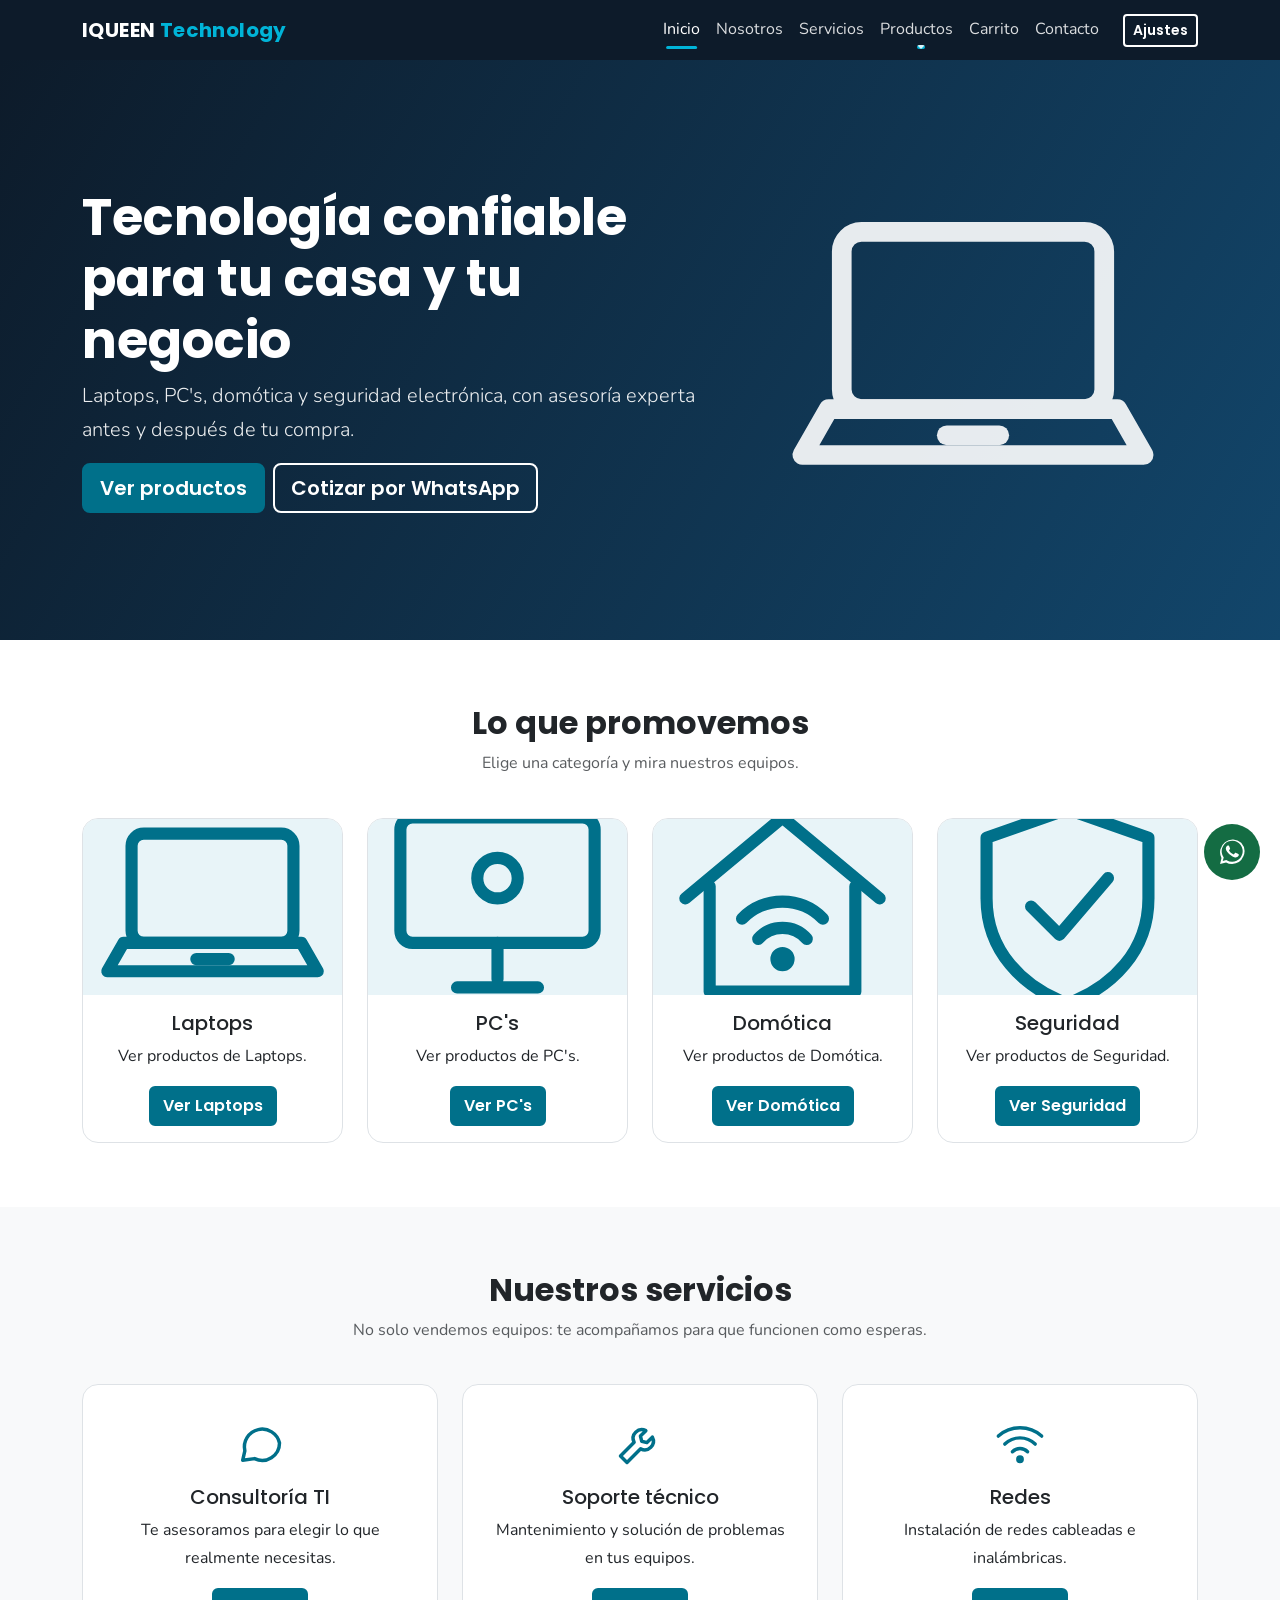
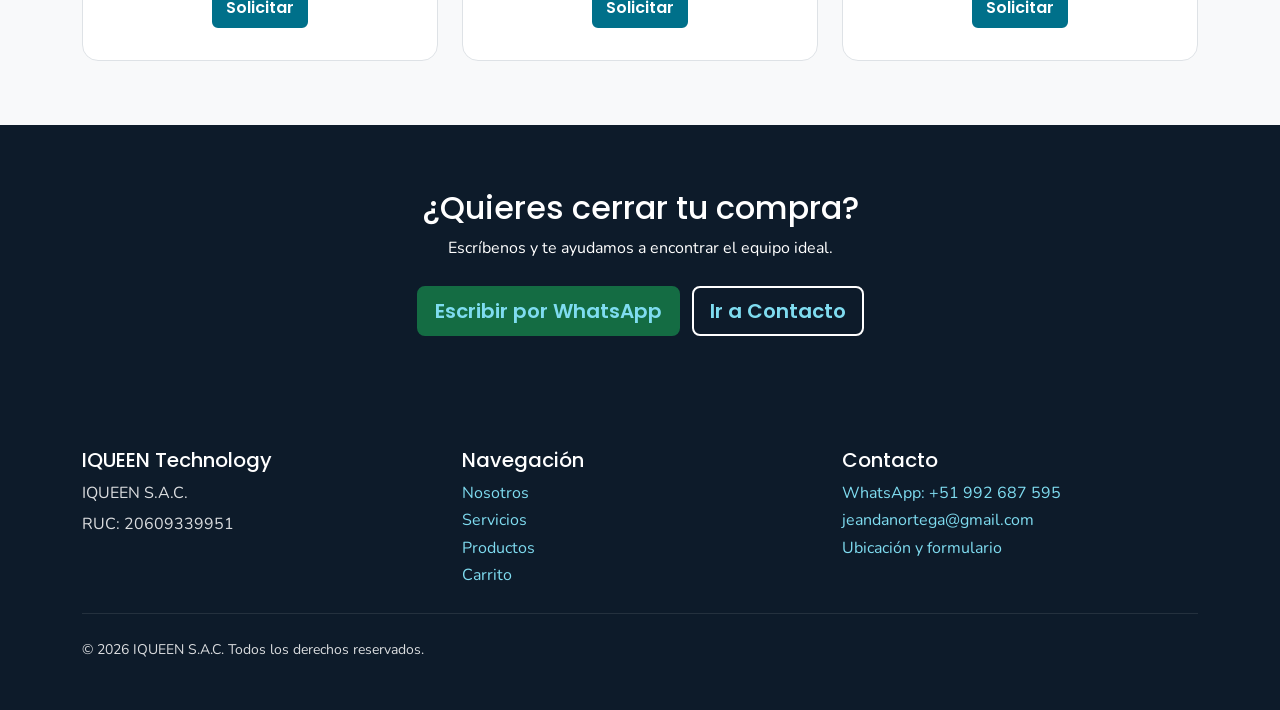
==== commit 357df2a3: "ruc s" ====
--- a/index.html
+++ b/index.html
@@ -221,7 +221,7 @@
         <div class="col-md-4">
           <h2 class="h5 text-white">IQUEEN Technology</h2>
           <p class="mb-1">IQUEEN S.A.C.</p>
-          <p class="mb-0">RUC: <!-- RELLENAR: RUC de 11 dígitos -->por confirmar</p>
+          <p class="mb-0">RUC: 20609339951</p>
         </div>
         <div class="col-md-4">
           <h2 class="h5 text-white">Navegación</h2>
